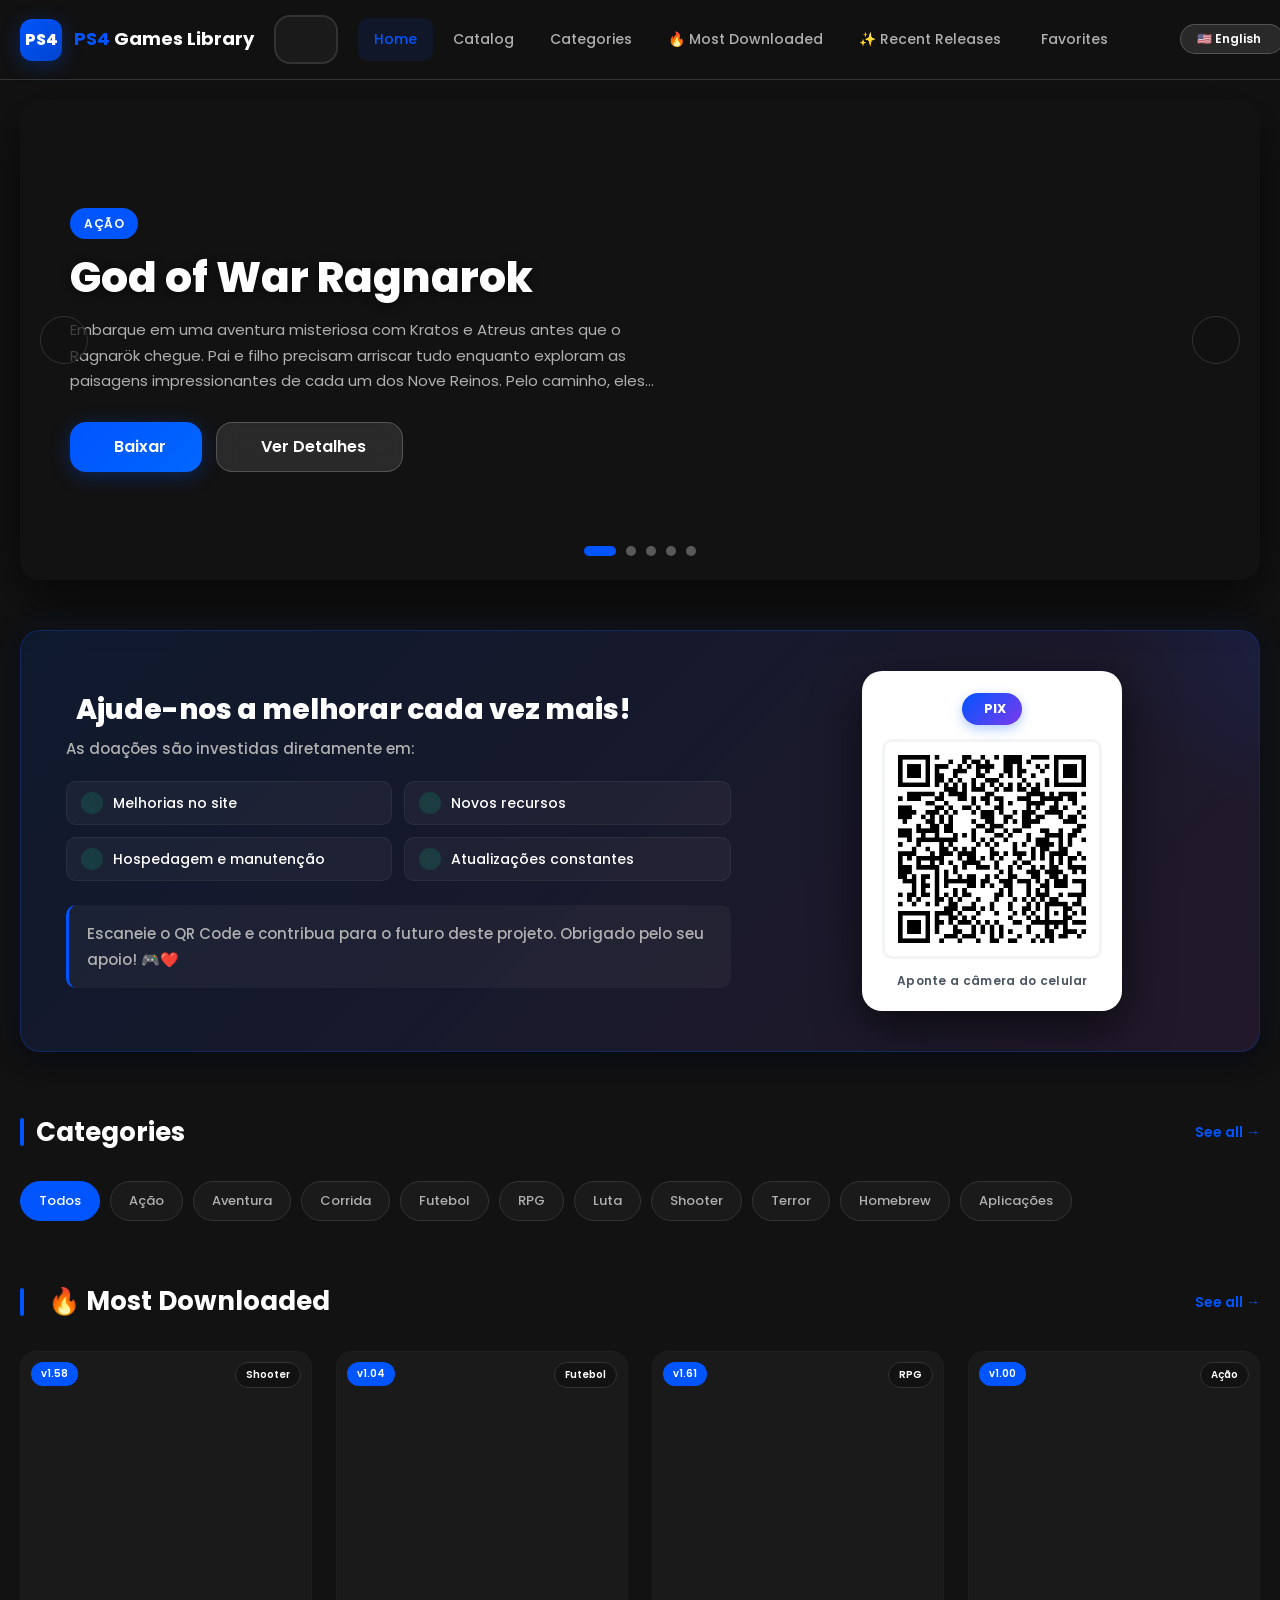
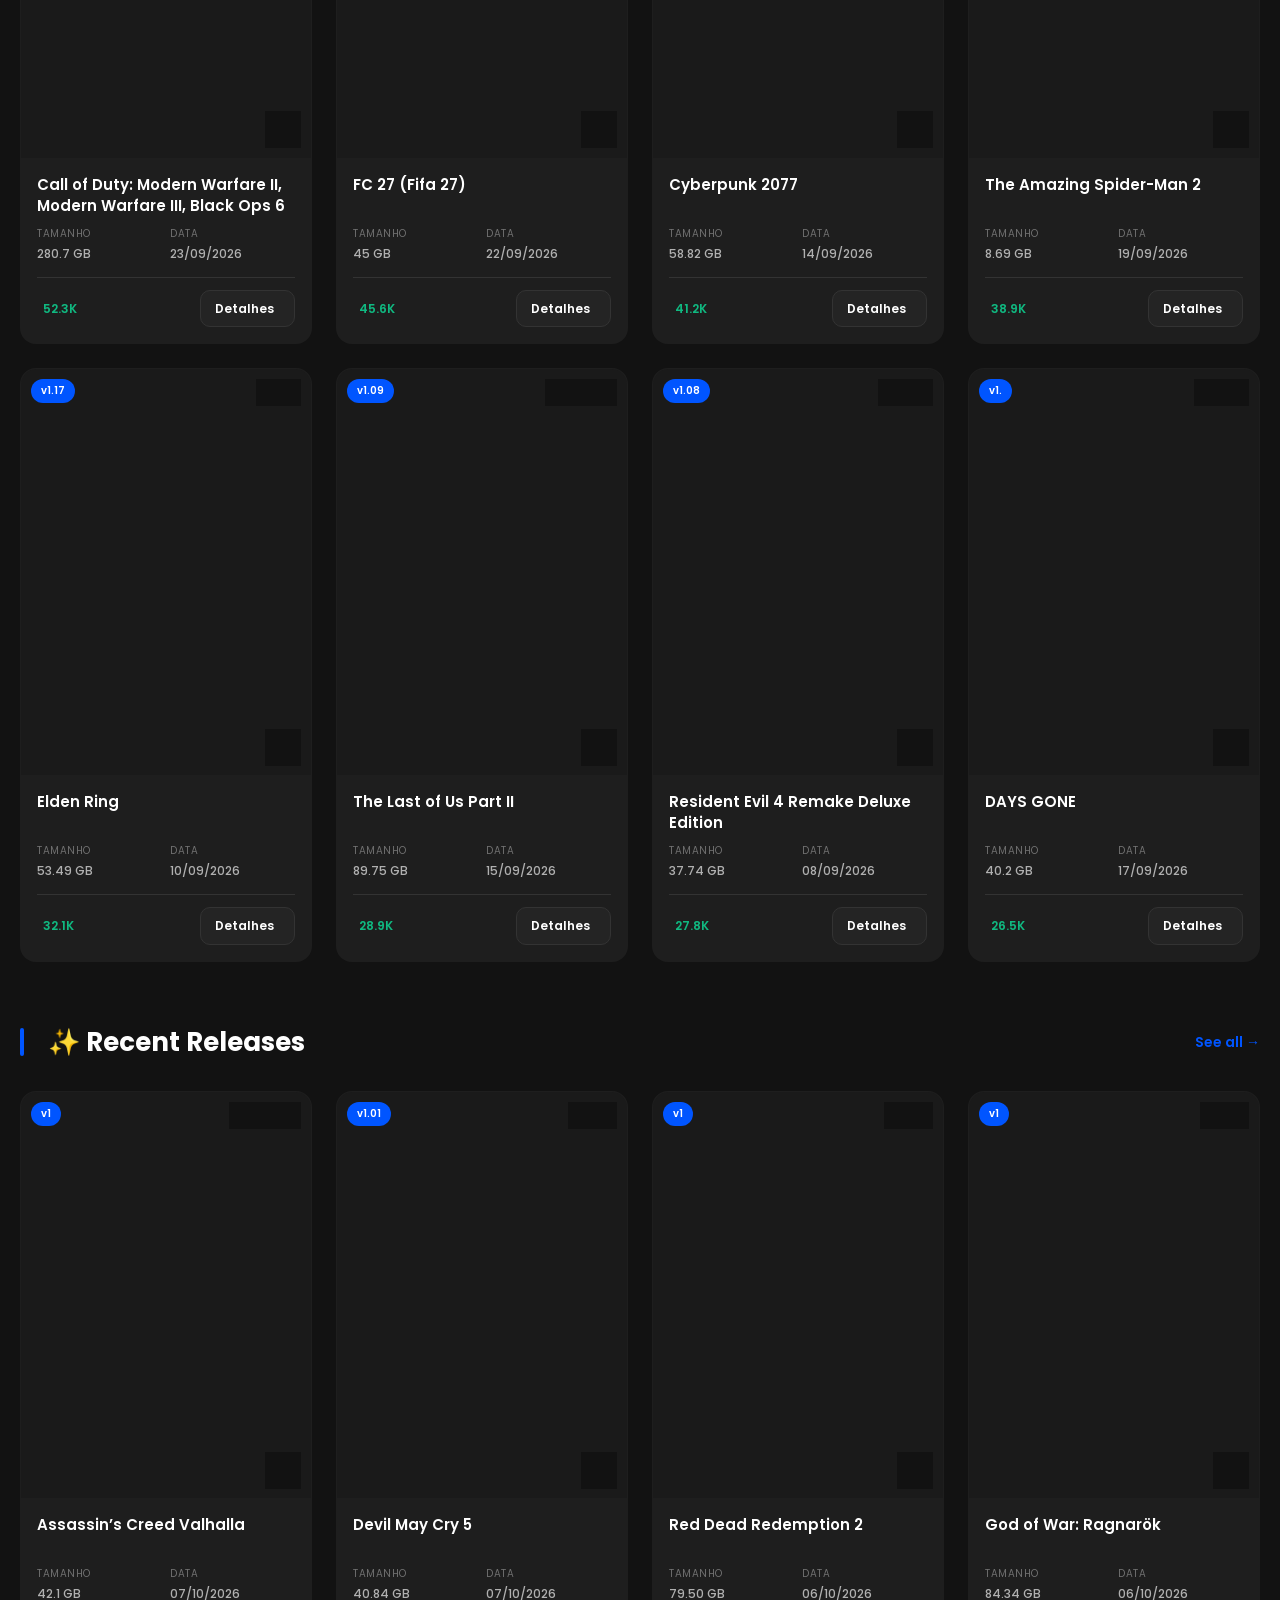
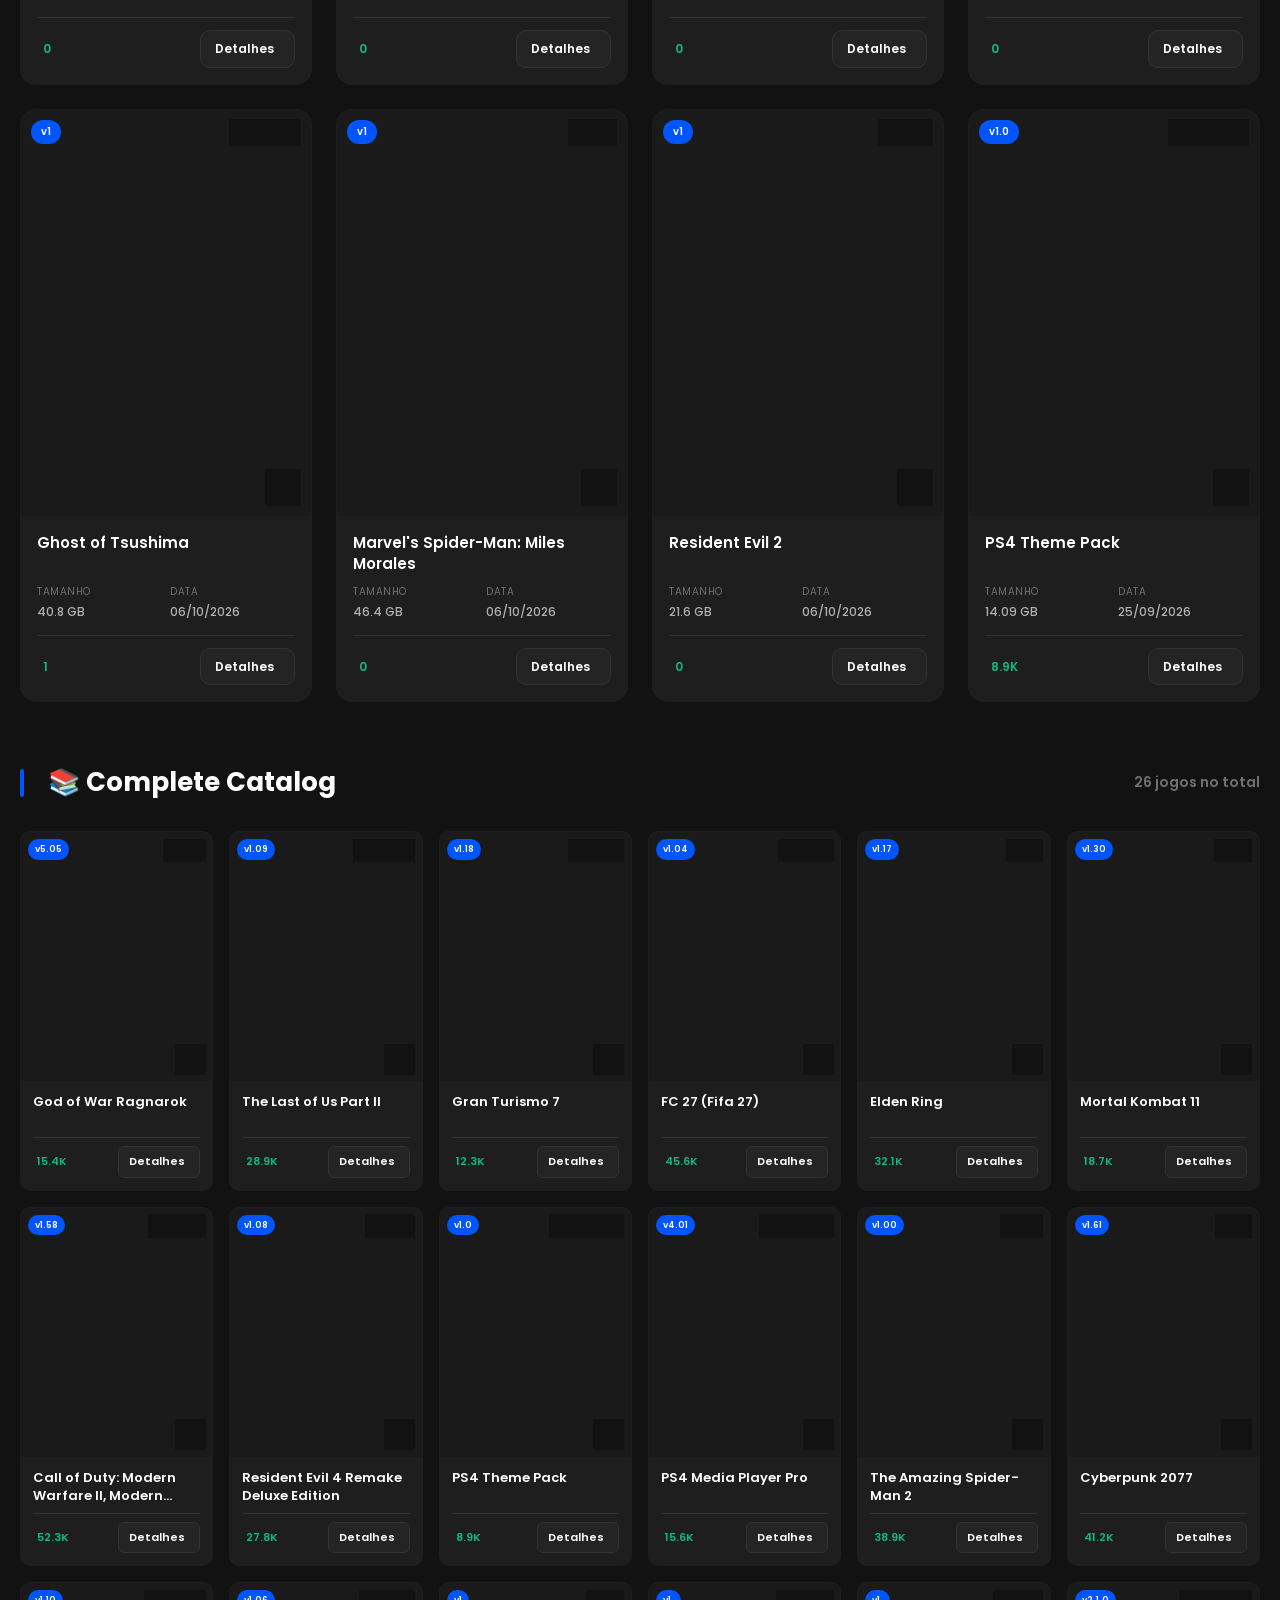
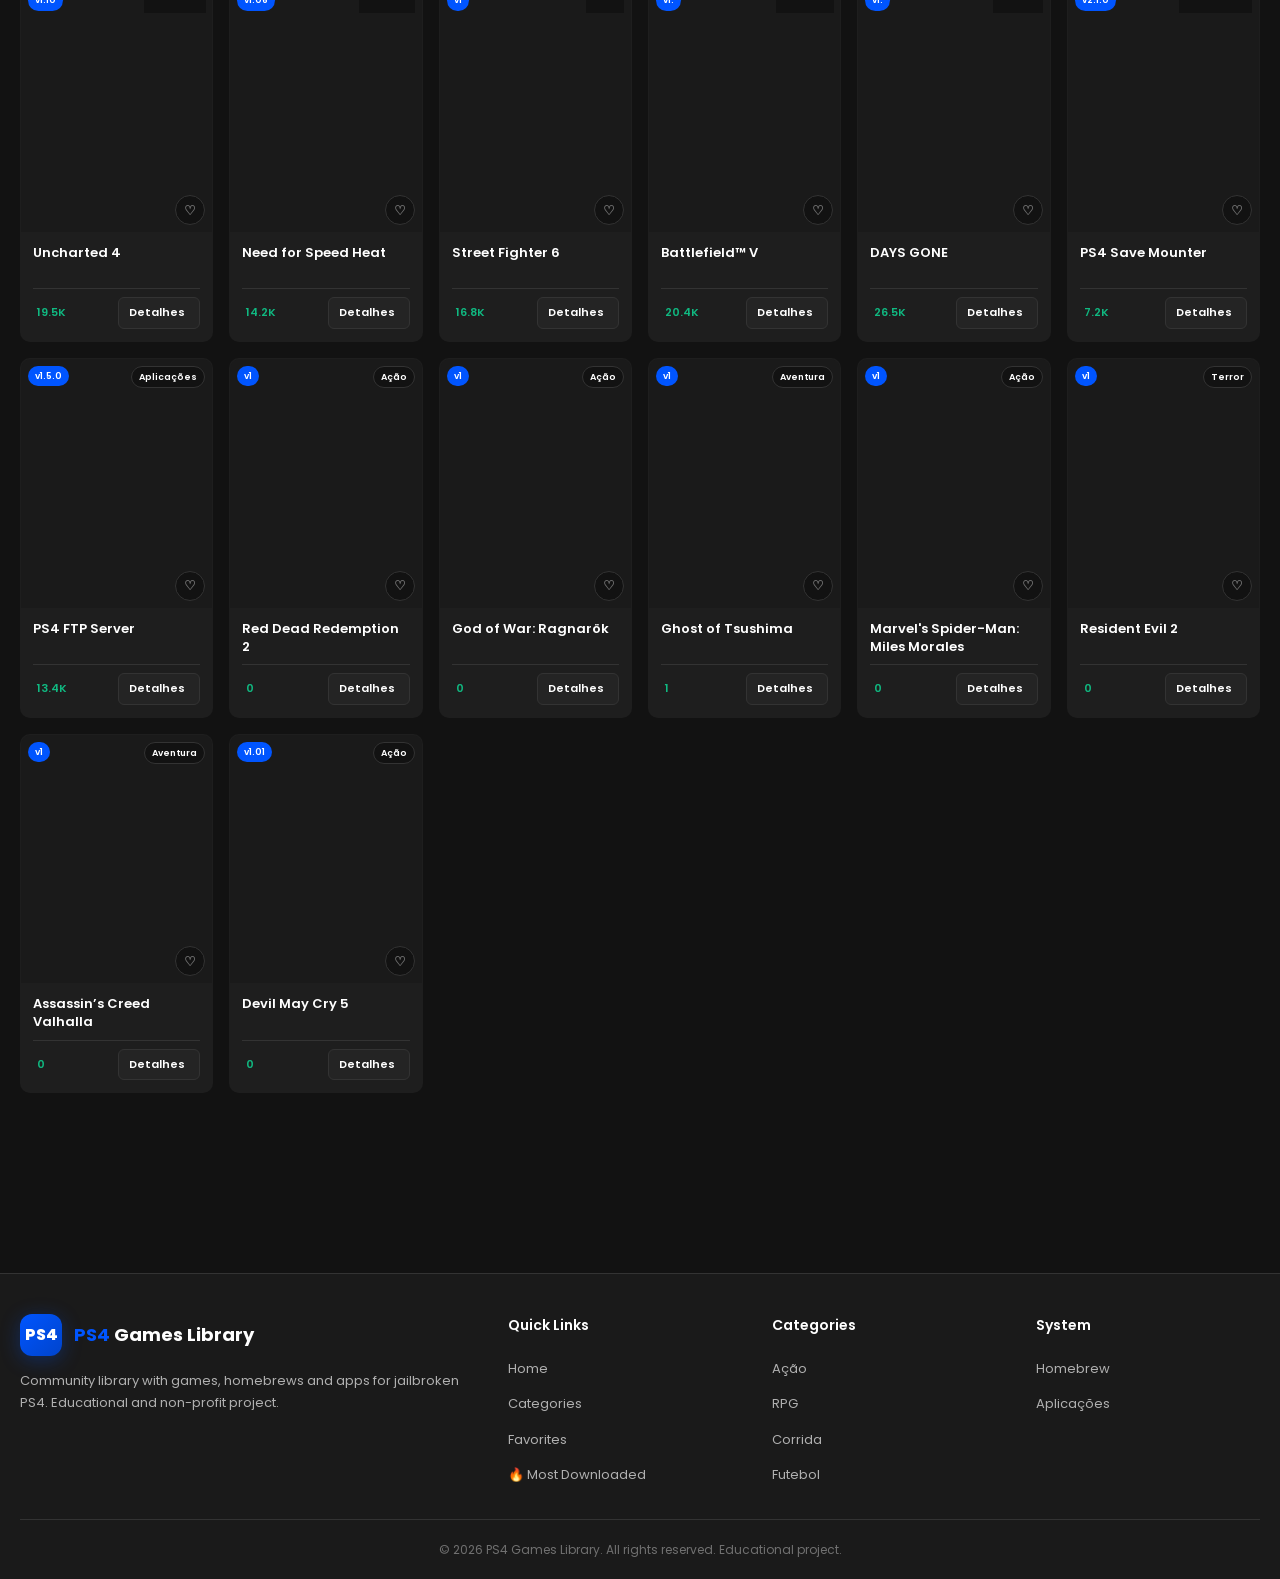
==== index.html @ 7ca70d84 "Add files via upload" ====
<!DOCTYPE html>
<html lang="pt-PT">
<head>
    <meta charset="UTF-8">
    <meta name="viewport" content="width=device-width, initial-scale=1.0, maximum-scale=1.0, user-scalable=no">
    <meta name="description" content="PS4 Games Library - Biblioteca completa de jogos, aplicações, demos e homebrew autorizados para PS4. Download rápido e seguro.">
    <meta name="keywords" content="PS4, jogos PS4, download PS4, homebrew, aplicações PS4, biblioteca de jogos">
    <meta name="author" content="PS4 Games Library">
    <meta property="og:title" content="PS4 Games Library">
    <meta property="og:description" content="Biblioteca completa de jogos e conteúdos para PS4">
    <meta property="og:type" content="website">
    <meta http-equiv="X-UA-Compatible" content="IE=edge">
    <title>PS4 Games Library - Início</title>
    <link rel="stylesheet" href="css/style.css">
</head>
<body>

    <!-- HEADER -->
    <header class="header" id="header">
        <div class="container">
            <div class="header-inner">
                <a href="index.html" class="logo">
                    <div class="logo-icon">PS4</div>
                    <div class="logo-text"><span>PS4</span> Games Library</div>
                </a>

                <div class="header-middle">
                    <div class="search-box">
                        <i class="fas fa-search search-icon"></i>
                        <input type="text" id="searchInput" data-i18n="header.busca.placeholder" placeholder="Pesquisar jogos, categorias..." autocomplete="off">
                    </div>
                    <button class="mobile-menu-btn" id="mobileMenuBtn" aria-label="Menu">
                        <i class="fas fa-bolt"></i>
                    </button>
                </div>

                <nav class="nav-menu" id="navMenu">
                    <a href="index.html" class="nav-link active" data-i18n="nav.inicio">Início</a>
                    <a href="index.html#catalogo" class="nav-link" data-i18n="nav.catalogo">Jogos</a>
                    <a href="categorias.html" class="nav-link" data-i18n="nav.categorias">Categorias</a>
                    <a href="index.html#maisbaixados" class="nav-link" data-i18n="section.maisBaixados.titulo">Mais Baixados</a>
                    <a href="index.html#recentes" class="nav-link" data-i18n="section.recentes.titulo">Recentes</a>
                    <a href="favoritos.html" class="nav-link">
                        <i class="far fa-heart"></i> <span data-i18n="nav.favoritos">Favoritos</span>
                    </a>
                    <a href="admin.html" class="nav-link nav-admin-secret" title="Admin" aria-label="Admin">
                        <i class="fas fa-cog"></i>
                    </a>
                    <div id="lang-selector" style="margin-left:6px;"></div>
                </nav>
            </div>
        </div>
    </header>

    <!-- MAIN -->
    <main class="main">
        <div class="container">

            <!-- BANNER CAROUSEL -->
            <section class="banner-carousel" id="bannerCarousel">
                <!-- Slides carregados via JS -->
            </section>

            <!-- DOAÇÃO / APOIE O PROJETO -->
            <section class="section donation-section" id="doacao">
                <div class="donation-card">
                    <div class="donation-content">
                        <div class="donation-header">
                            <h2 class="donation-title"><i class="fas fa-star"></i> Ajude-nos a melhorar cada vez mais!</h2>
                            <p class="donation-subtitle">As doações são investidas diretamente em:</p>
                        </div>
                        <ul class="donation-list">
                            <li><i class="fas fa-check"></i> Melhorias no site</li>
                            <li><i class="fas fa-check"></i> Novos recursos</li>
                            <li><i class="fas fa-check"></i> Hospedagem e manutenção</li>
                            <li><i class="fas fa-check"></i> Atualizações constantes</li>
                        </ul>
                        <p class="donation-footer-text">
                            Escaneie o QR Code e contribua para o futuro deste projeto. Obrigado pelo seu apoio! 🎮❤️
                        </p>
                    </div>
                    <div class="donation-qr-wrapper">
                        <div class="donation-qr-card">
                            <div class="donation-pix-badge">
                                <i class="fas fa-star"></i> PIX
                            </div>
                            <img src="imagens/qrcode-pix.png" alt="QR Code PIX - Doação" class="donation-qr-img">
                            <p class="donation-qr-caption">Aponte a câmera do celular</p>
                        </div>
                    </div>
                </div>
            </section>

            <!-- CATEGORIAS FILTER -->
            <section class="section">
                <div class="section-header">
                    <h2 class="section-title" data-i18n="footer.categorias.titulo">Categorias</h2>
                    <a href="categorias.html" class="section-link" data-i18n-attr="data-i18n-section-link:header.todasCategorias.tooltip" data-i18n="section.maisBaixados.verTodos">
                        Ver todas <i class="fas fa-arrow-right"></i>
                    </a>
                </div>
                <div class="categories-filter" id="categoriesFilter">
                    <!-- Carregado via JS -->
                </div>
            </section>

            <!-- MAIS BAIXADOS -->
            <section class="section" id="maisbaixados">
                <div class="section-header">
                    <h2 class="section-title"><i class="fas fa-fire"></i> <span data-i18n="section.maisBaixados.titulo">Mais Baixados</span></h2>
                    <a href="categorias.html" class="section-link" data-i18n="section.maisBaixados.verTodos">
                        Ver todos <i class="fas fa-arrow-right"></i>
                    </a>
                </div>
                <div class="games-grid" id="topGamesGrid">
                    <!-- Loader enquanto carrega -->
                    <div class="loader" style="grid-column: 1/-1;"><div class="spinner"></div></div>
                </div>
            </section>

            <!-- RECENTES -->
            <section class="section" id="recentes">
                <div class="section-header">
                    <h2 class="section-title"><i class="fas fa-calendar"></i> <span data-i18n="section.recentes.titulo">Adicionados Recentemente</span></h2>
                    <a href="categorias.html" class="section-link" data-i18n="section.recentes.verTodos">
                        Ver todos <i class="fas fa-arrow-right"></i>
                    </a>
                </div>
                <div class="games-grid" id="recentGamesGrid">
                    <div class="loader" style="grid-column: 1/-1;"><div class="spinner"></div></div>
                </div>
            </section>

            <!-- CATÁLOGO COMPLETO -->
            <section class="section" id="catalogo">
                <div class="section-header">
                    <h2 class="section-title"><i class="fas fa-gamepad"></i> <span data-i18n="section.catalogo.titulo">Catálogo Completo</span></h2>
                    <span id="catalogCount" class="section-link" style="color: var(--text-muted); cursor: default;"></span>
                </div>
                <div class="games-grid" id="allGamesGrid">
                    <div class="loader" style="grid-column: 1/-1;"><div class="spinner"></div></div>
                </div>
            </section>

        </div>
    </main>

    <!-- FOOTER -->
    <footer class="footer">
        <div class="container">
            <div class="footer-content">
                <div class="footer-brand">
                    <a href="index.html" class="logo">
                        <div class="logo-icon">PS4</div>
                        <div class="logo-text"><span>PS4</span> Games Library</div>
                    </a>
                    <p data-i18n="footer.sobre.texto">A sua biblioteca completa de jogos, aplicações, demos e homebrew autorizados para PlayStation 4. Conteúdos atualizados regularmente.</p>
                </div>
                <div>
                    <h4 class="footer-col-title" data-i18n="footer.atalhos.titulo">Navegação</h4>
                    <ul class="footer-links">
                        <li><a href="index.html" data-i18n="nav.inicio">Início</a></li>
                        <li><a href="categorias.html" data-i18n="nav.categorias">Categorias</a></li>
                        <li><a href="favoritos.html" data-i18n="nav.favoritos">Favoritos</a></li>
                        <li><a href="index.html#maisbaixados" data-i18n="section.maisBaixados.titulo">Mais Baixados</a></li>
                    </ul>
                </div>
                <div>
                    <h4 class="footer-col-title" data-i18n="footer.categorias.titulo">Categorias</h4>
                    <ul class="footer-links">
                        <li><a href="categorias.html?cat=Ação">Ação</a></li>
                        <li><a href="categorias.html?cat=RPG">RPG</a></li>
                        <li><a href="categorias.html?cat=Corrida">Corrida</a></li>
                        <li><a href="categorias.html?cat=Futebol">Futebol</a></li>
                    </ul>
                </div>
                <div>
                    <h4 class="footer-col-title" data-i18n="footer.sistema.titulo">Sistema</h4>
                    <ul class="footer-links">
                        <li><a href="categorias.html?cat=Homebrew">Homebrew</a></li>
                        <li><a href="categorias.html?cat=Aplicações">Aplicações</a></li>
                    </ul>
                </div>
            </div>
            <div class="footer-bottom">
                <p data-i18n="footer.direitos">&copy; 2026 PS4 Games Library. Todos os direitos reservados. Projeto educacional.</p>
            </div>
        </div>
    </footer>

    <!-- MODAL SCREENSHOT -->
    <div class="modal-overlay" id="screenshotModal">
        <div class="modal-content">
            <button class="modal-close" onclick="closeModal('screenshotModal')"><i class="fas fa-close"></i></button>
            <div class="modal-body" id="modalScreenshotBody">
                <img src="" alt="Screenshot">
            </div>
        </div>
    </div>

    <!-- TOAST CONTAINER -->
    <div class="toast-container" id="toastContainer"></div>

    <!-- SCRIPTS -->
    <script src="js/i18n.js"></script>
    <script src="js/favoritos.js"></script>
    <script src="js/pesquisa.js"></script>
    <script src="js/app.js"></script>
    <script>
        // Inicialização da página principal
        document.addEventListener('DOMContentLoaded', function() {
            applyI18n();
            renderLangDropdown('lang-selector');
            initApp();
            initSearch();
            initFavorites();
        });
    </script>
</body>
</html>
---- css/style.css ----
/* =========================================================
   PS4 Games Library - Estilos Principais
   Design moderno, escuro, compatível com PS4 Browser
   ========================================================= */

@import url('https://fonts.googleapis.com/css2?family=Poppins:wght@300;400;500;600;700;800&display=swap');

/* Reset Básico */
* {
    margin: 0;
    padding: 0;
    box-sizing: border-box;
}

html {
    scroll-behavior: smooth;
    -webkit-text-size-adjust: 100%;
}

:root {
    --bg-primary: #121212;
    --bg-secondary: #1a1a1a;
    --bg-tertiary: #242424;
    --bg-card: #1e1e1e;
    --accent-primary: #0055FF;
    --accent-hover: #0066FF;
    --accent-light: #3377FF;
    --text-primary: #FFFFFF;
    --text-secondary: #B0B0B0;
    --text-muted: #707070;
    --border-color: #333333;
    --success: #10B981;
    --danger: #EF4444;
    --warning: #F59E0B;
    --shadow-sm: 0 2px 4px rgba(0, 0, 0, 0.3);
    --shadow-md: 0 4px 12px rgba(0, 0, 0, 0.4);
    --shadow-lg: 0 8px 24px rgba(0, 0, 0, 0.5);
    --shadow-xl: 0 16px 48px rgba(0, 0, 0, 0.6);
    --shadow-accent: 0 4px 20px rgba(0, 85, 255, 0.3);
    --radius-sm: 6px;
    --radius-md: 10px;
    --radius-lg: 16px;
    --radius-xl: 20px;
    --transition-fast: 0.2s ease;
    --transition-normal: 0.3s ease;
    --transition-slow: 0.5s ease;
}

body {
    font-family: 'Poppins', -apple-system, BlinkMacSystemFont, 'Segoe UI', Roboto, sans-serif;
    background-color: var(--bg-primary);
    color: var(--text-primary);
    line-height: 1.6;
    min-height: 100vh;
    overflow-x: hidden;
}

/* Scrollbar */
::-webkit-scrollbar {
    width: 10px;
    height: 10px;
}

::-webkit-scrollbar-track {
    background: var(--bg-secondary);
}

::-webkit-scrollbar-thumb {
    background: var(--accent-primary);
    border-radius: 5px;
}

::-webkit-scrollbar-thumb:hover {
    background: var(--accent-hover);
}

/* Container Principal */
.container {
    max-width: 1400px;
    margin: 0 auto;
    padding: 0 20px;
    width: 100%;
}

/* =========================================================
   HEADER
   ========================================================= */
.header {
    position: fixed;
    top: 0;
    left: 0;
    right: 0;
    z-index: 1000;
    background: rgba(18, 18, 18, 0.95);
    backdrop-filter: blur(20px);
    -webkit-backdrop-filter: blur(20px);
    border-bottom: 1px solid var(--border-color);
    transition: var(--transition-normal);
}

.header.scrolled {
    box-shadow: var(--shadow-lg);
}

.header-inner {
    display: flex;
    align-items: center;
    justify-content: space-between;
    padding: 15px 0;
    gap: 20px;
}

.logo {
    display: flex;
    align-items: center;
    gap: 12px;
    text-decoration: none;
    flex-shrink: 0;
}

.logo-icon {
    width: 42px;
    height: 42px;
    background: linear-gradient(135deg, var(--accent-primary) 0%, #0044CC 100%);
    border-radius: 12px;
    display: flex;
    align-items: center;
    justify-content: center;
    font-weight: 800;
    font-size: 16px;
    color: white;
    box-shadow: var(--shadow-accent);
}

.logo-text {
    font-size: 18px;
    font-weight: 700;
    color: var(--text-primary);
    white-space: nowrap;
}

.logo-text span {
    color: var(--accent-primary);
}

.header-middle {
    flex: 1;
    max-width: 500px;
    display: flex;
    align-items: center;
    gap: 12px;
}

.search-box {
    flex: 1;
    position: relative;
}

.search-box input {
    width: 100%;
    padding: 12px 16px 12px 44px;
    background: var(--bg-secondary);
    border: 2px solid var(--border-color);
    border-radius: var(--radius-lg);
    color: var(--text-primary);
    font-size: 14px;
    font-family: inherit;
    transition: var(--transition-normal);
    outline: none;
}

.search-box input:focus {
    border-color: var(--accent-primary);
    box-shadow: 0 0 0 3px rgba(0, 85, 255, 0.2);
    background: var(--bg-tertiary);
}

.search-box input::placeholder {
    color: var(--text-muted);
}

.search-icon {
    position: absolute;
    left: 14px;
    top: 50%;
    transform: translateY(-50%);
    color: var(--text-muted);
    pointer-events: none;
    font-size: 16px;
}

.nav-menu {
    display: flex;
    align-items: center;
    gap: 4px;
}

.nav-link {
    padding: 10px 16px;
    text-decoration: none;
    color: var(--text-secondary);
    font-size: 14px;
    font-weight: 500;
    border-radius: var(--radius-md);
    transition: var(--transition-fast);
    white-space: nowrap;
}

.nav-link:hover,
.nav-link.active {
    color: var(--text-primary);
    background: rgba(0, 85, 255, 0.1);
}

.nav-link.active {
    color: var(--accent-primary);
}

.nav-admin-secret {
    padding: 8px;
    margin-left: 6px;
    width: 36px;
    height: 36px;
    display: inline-flex !important;
    align-items: center;
    justify-content: center;
    opacity: 0.18;
    color: var(--text-muted) !important;
    font-size: 12px;
    background: transparent !important;
    border-radius: 50%;
    transition: all 0.3s ease;
}

.nav-admin-secret i {
    font-size: 13px;
}

.nav-admin-secret:hover {
    opacity: 0.9;
    color: var(--accent-primary) !important;
    background: rgba(0, 85, 255, 0.12) !important;
    transform: rotate(45deg);
}

.mobile-menu-btn {
    display: none;
    background: var(--bg-secondary);
    border: 1px solid var(--border-color);
    color: var(--text-primary);
    width: 44px;
    height: 44px;
    border-radius: var(--radius-md);
    cursor: pointer;
    align-items: center;
    justify-content: center;
    font-size: 20px;
    transition: var(--transition-fast);
}

.mobile-menu-btn:hover {
    background: var(--bg-tertiary);
    border-color: var(--accent-primary);
}

/* =========================================================
   MAIN CONTEÚDO
   ========================================================= */
.main {
    padding-top: 100px;
    padding-bottom: 60px;
    min-height: 100vh;
}

/* =========================================================
   BANNER / CAROUSEL
   ========================================================= */
.banner-carousel {
    position: relative;
    width: 100%;
    border-radius: var(--radius-xl);
    overflow: hidden;
    margin-bottom: 50px;
    box-shadow: var(--shadow-xl);
}

.banner-slide {
    position: relative;
    width: 100%;
    height: 480px;
    display: none;
    animation: fadeIn 0.8s ease;
}

.banner-slide.active {
    display: block;
}

@keyframes fadeIn {
    from { opacity: 0; }
    to { opacity: 1; }
}

.banner-image {
    position: absolute;
    top: 0;
    left: 0;
    width: 100%;
    height: 100%;
    object-fit: cover;
}

.banner-overlay {
    position: absolute;
    top: 0;
    left: 0;
    width: 100%;
    height: 100%;
    background: linear-gradient(
        to right,
        rgba(18, 18, 18, 0.95) 0%,
        rgba(18, 18, 18, 0.7) 40%,
        rgba(18, 18, 18, 0.2) 70%,
        transparent 100%
    );
}

.banner-content {
    position: relative;
    z-index: 2;
    height: 100%;
    display: flex;
    flex-direction: column;
    justify-content: center;
    padding: 40px 50px;
    max-width: 700px;
}

.banner-category {
    display: inline-block;
    padding: 6px 14px;
    background: var(--accent-primary);
    color: white;
    font-size: 12px;
    font-weight: 600;
    border-radius: 20px;
    margin-bottom: 16px;
    text-transform: uppercase;
    letter-spacing: 0.5px;
    width: fit-content;
}

.banner-title {
    font-size: 42px;
    font-weight: 800;
    line-height: 1.1;
    margin-bottom: 16px;
    color: var(--text-primary);
    text-shadow: 0 2px 10px rgba(0, 0, 0, 0.5);
}

.banner-desc {
    font-size: 15px;
    color: var(--text-secondary);
    margin-bottom: 28px;
    line-height: 1.7;
    display: -webkit-box;
    -webkit-line-clamp: 3;
    -webkit-box-orient: vertical;
    overflow: hidden;
}

.banner-buttons {
    display: flex;
    gap: 14px;
    flex-wrap: wrap;
}

.btn {
    display: inline-flex;
    align-items: center;
    justify-content: center;
    gap: 8px;
    padding: 13px 28px;
    font-size: 14px;
    font-weight: 600;
    font-family: inherit;
    border: none;
    border-radius: var(--radius-lg);
    cursor: pointer;
    text-decoration: none;
    transition: var(--transition-normal);
    white-space: nowrap;
    line-height: 1;
}

.btn-primary {
    background: linear-gradient(135deg, var(--accent-primary) 0%, var(--accent-hover) 100%);
    color: white;
    box-shadow: var(--shadow-accent);
}

.btn-primary:hover {
    transform: translateY(-2px);
    box-shadow: 0 8px 30px rgba(0, 85, 255, 0.45);
}

.btn-secondary {
    background: rgba(255, 255, 255, 0.1);
    color: var(--text-primary);
    border: 1px solid rgba(255, 255, 255, 0.2);
    backdrop-filter: blur(10px);
}

.btn-secondary:hover {
    background: rgba(255, 255, 255, 0.2);
    border-color: rgba(255, 255, 255, 0.4);
}

.btn-outline {
    background: transparent;
    color: var(--accent-primary);
    border: 2px solid var(--accent-primary);
}

.btn-outline:hover {
    background: var(--accent-primary);
    color: white;
}

.btn-danger {
    background: var(--danger);
    color: white;
}

.btn-danger:hover {
    background: #DC2626;
    transform: translateY(-2px);
}

.btn-success {
    background: var(--success);
    color: white;
}

.btn-success:hover {
    background: #059669;
}

.btn-lg {
    padding: 16px 36px;
    font-size: 16px;
}

.btn-sm {
    padding: 8px 16px;
    font-size: 12px;
}

/* Carousel Indicators */
.carousel-indicators {
    position: absolute;
    bottom: 24px;
    left: 50%;
    transform: translateX(-50%);
    display: flex;
    gap: 10px;
    z-index: 5;
}

.indicator {
    width: 10px;
    height: 10px;
    border-radius: 50%;
    background: rgba(255, 255, 255, 0.3);
    border: none;
    cursor: pointer;
    transition: var(--transition-normal);
}

.indicator.active {
    background: var(--accent-primary);
    width: 32px;
    border-radius: 10px;
}

/* Carousel Arrows */
.carousel-arrow {
    position: absolute;
    top: 50%;
    transform: translateY(-50%);
    width: 48px;
    height: 48px;
    border-radius: 50%;
    background: rgba(18, 18, 18, 0.7);
    border: 1px solid var(--border-color);
    color: white;
    cursor: pointer;
    z-index: 5;
    display: flex;
    align-items: center;
    justify-content: center;
    font-size: 18px;
    transition: var(--transition-normal);
}

.carousel-arrow:hover {
    background: var(--accent-primary);
    border-color: var(--accent-primary);
}

.carousel-arrow.prev {
    left: 20px;
}

.carousel-arrow.next {
    right: 20px;
}

/* =========================================================
   SEÇÕES
   ========================================================= */
.section {
    margin-bottom: 60px;
}

.section-header {
    display: flex;
    align-items: center;
    justify-content: space-between;
    margin-bottom: 28px;
    flex-wrap: wrap;
    gap: 16px;
}

.section-title {
    font-size: 26px;
    font-weight: 700;
    color: var(--text-primary);
    display: flex;
    align-items: center;
    gap: 12px;
}

.section-title::before {
    content: '';
    width: 4px;
    height: 28px;
    background: var(--accent-primary);
    border-radius: 2px;
}

.section-link {
    color: var(--accent-primary);
    text-decoration: none;
    font-size: 14px;
    font-weight: 600;
    display: flex;
    align-items: center;
    gap: 6px;
    transition: var(--transition-fast);
}

.section-link:hover {
    color: var(--accent-hover);
    gap: 10px;
}

/* =========================================================
   CATEGORIAS (Filtros)
   ========================================================= */
.categories-filter {
    display: flex;
    flex-wrap: wrap;
    gap: 10px;
    margin-bottom: 32px;
}

.category-chip {
    padding: 9px 18px;
    background: var(--bg-secondary);
    border: 1px solid var(--border-color);
    color: var(--text-secondary);
    font-size: 13px;
    font-weight: 500;
    font-family: inherit;
    border-radius: 30px;
    cursor: pointer;
    transition: var(--transition-fast);
    white-space: nowrap;
}

.category-chip:hover {
    border-color: var(--accent-primary);
    color: var(--text-primary);
}

.category-chip.active {
    background: var(--accent-primary);
    border-color: var(--accent-primary);
    color: white;
}

/* =========================================================
   GRID DE JOGOS / CARTÕES
   ========================================================= */
.games-grid {
    display: grid;
    grid-template-columns: repeat(auto-fill, minmax(240px, 1fr));
    gap: 24px;
}

.game-card {
    background: var(--bg-card);
    border-radius: var(--radius-lg);
    overflow: hidden;
    border: 1px solid transparent;
    transition: var(--transition-normal);
    cursor: pointer;
    position: relative;
    display: flex;
    flex-direction: column;
}

.game-card:hover {
    transform: translateY(-6px);
    border-color: var(--accent-primary);
    box-shadow: 0 12px 32px rgba(0, 85, 255, 0.25), var(--shadow-lg);
}

.game-card-image {
    position: relative;
    width: 100%;
    padding-top: 140%;
    overflow: hidden;
    background: var(--bg-secondary);
}

.game-card-image img {
    position: absolute;
    top: 0;
    left: 0;
    width: 100%;
    height: 100%;
    object-fit: cover;
    transition: var(--transition-slow);
}

.game-card:hover .game-card-image img {
    transform: scale(1.08);
}

.game-card-badge {
    position: absolute;
    top: 10px;
    left: 10px;
    padding: 4px 10px;
    background: var(--accent-primary);
    color: white;
    font-size: 10px;
    font-weight: 600;
    border-radius: 20px;
    z-index: 2;
}

.game-card-category {
    position: absolute;
    top: 10px;
    right: 10px;
    padding: 4px 10px;
    background: rgba(18, 18, 18, 0.85);
    backdrop-filter: blur(8px);
    color: var(--text-primary);
    font-size: 10px;
    font-weight: 600;
    border-radius: 20px;
    z-index: 2;
    border: 1px solid var(--border-color);
}

.favorite-btn {
    position: absolute;
    bottom: 10px;
    right: 10px;
    width: 36px;
    height: 36px;
    border-radius: 50%;
    background: rgba(18, 18, 18, 0.85);
    backdrop-filter: blur(8px);
    border: 1px solid var(--border-color);
    color: var(--text-muted);
    cursor: pointer;
    z-index: 3;
    display: flex;
    align-items: center;
    justify-content: center;
    font-size: 16px;
    transition: var(--transition-fast);
}

.favorite-btn:hover {
    color: var(--danger);
    border-color: var(--danger);
    transform: scale(1.1);
}

.favorite-btn.active {
    color: var(--danger);
    border-color: var(--danger);
    background: rgba(239, 68, 68, 0.15);
}

.favorite-btn.active i {
    color: var(--danger);
}

.game-card-body {
    padding: 16px;
    display: flex;
    flex-direction: column;
    flex: 1;
}

.game-card-title {
    font-size: 15px;
    font-weight: 600;
    color: var(--text-primary);
    margin-bottom: 10px;
    line-height: 1.4;
    display: -webkit-box;
    -webkit-line-clamp: 2;
    -webkit-box-orient: vertical;
    overflow: hidden;
    min-height: 42px;
}

.game-card-meta {
    display: grid;
    grid-template-columns: 1fr 1fr;
    gap: 8px;
    margin-bottom: 14px;
}

.meta-item {
    display: flex;
    flex-direction: column;
    gap: 2px;
}

.meta-label {
    font-size: 10px;
    color: var(--text-muted);
    text-transform: uppercase;
    letter-spacing: 0.5px;
}

.meta-value {
    font-size: 12px;
    color: var(--text-secondary);
    font-weight: 500;
}

.game-card-footer {
    margin-top: auto;
    display: flex;
    justify-content: space-between;
    align-items: center;
    padding-top: 12px;
    border-top: 1px solid var(--border-color);
}

.game-card-downloads {
    display: flex;
    align-items: center;
    gap: 6px;
    font-size: 12px;
    color: var(--success);
    font-weight: 600;
}

.game-card-btn {
    padding: 8px 14px;
    background: var(--bg-tertiary);
    border: 1px solid var(--border-color);
    color: var(--text-primary);
    font-size: 12px;
    font-weight: 600;
    font-family: inherit;
    border-radius: var(--radius-md);
    cursor: pointer;
    text-decoration: none;
    display: inline-flex;
    align-items: center;
    gap: 6px;
    transition: var(--transition-fast);
}

.game-card-btn:hover {
    background: var(--accent-primary);
    border-color: var(--accent-primary);
}

/* =========================================================
   CATÁLOGO COMPLETO - CARTÕES COMPACTOS
   (Menor carga visual e mais jogos por linha)
   ========================================================= */
#allGamesGrid.games-grid {
    grid-template-columns: repeat(auto-fill, minmax(170px, 1fr));
    gap: 16px;
}

.game-card.game-card-compact {
    border-radius: var(--radius-md);
}

.game-card.game-card-compact:hover {
    transform: translateY(-4px);
    box-shadow: 0 8px 20px rgba(0, 85, 255, 0.2), var(--shadow-md);
}

.game-card.game-card-compact .game-card-image {
    padding-top: 130%;
}

.game-card.game-card-compact .game-card-badge,
.game-card.game-card-compact .game-card-category {
    font-size: 9px;
    padding: 3px 7px;
    top: 7px;
}

.game-card.game-card-compact .game-card-badge {
    left: 7px;
}

.game-card.game-card-compact .game-card-category {
    right: 7px;
}

.game-card.game-card-compact .favorite-btn {
    width: 30px;
    height: 30px;
    font-size: 13px;
    bottom: 7px;
    right: 7px;
}

.game-card.game-card-compact .game-card-body {
    padding: 12px;
}

.game-card.game-card-compact .game-card-title {
    font-size: 13px;
    margin-bottom: 8px;
    min-height: 36px;
    -webkit-line-clamp: 2;
}

.game-card.game-card-compact .game-card-meta {
    display: none;
}

.game-card.game-card-compact .game-card-footer {
    padding-top: 8px;
    border-top: 1px solid var(--border-color);
}

.game-card.game-card-compact .game-card-downloads {
    font-size: 11px;
    gap: 4px;
}

.game-card.game-card-compact .game-card-btn {
    padding: 6px 10px;
    font-size: 11px;
    border-radius: var(--radius-sm);
    gap: 4px;
}

@media (max-width: 768px) {
    #allGamesGrid.games-grid {
        grid-template-columns: repeat(auto-fill, minmax(140px, 1fr));
        gap: 12px;
    }

    .game-card.game-card-compact .game-card-body {
        padding: 10px;
    }

    .game-card.game-card-compact .game-card-title {
        font-size: 12px;
        min-height: 32px;
    }

    .game-card.game-card-compact .game-card-btn {
        padding: 5px 8px;
        font-size: 10px;
    }

    .game-card.game-card-compact .game-card-btn i {
        display: none;
    }
}

/* Estado vazio / sem resultados */
.empty-state {
    padding: 60px 20px;
    text-align: center;
}

.empty-state-icon {
    font-size: 64px;
    color: var(--text-muted);
    margin-bottom: 20px;
    opacity: 0.5;
}

.empty-state-title {
    font-size: 22px;
    color: var(--text-primary);
    margin-bottom: 10px;
}

.empty-state-desc {
    font-size: 14px;
    color: var(--text-secondary);
    max-width: 400px;
    margin: 0 auto;
}

/* Loader */
.loader {
    display: flex;
    justify-content: center;
    align-items: center;
    padding: 60px 20px;
}

.spinner {
    width: 50px;
    height: 50px;
    border: 3px solid var(--bg-tertiary);
    border-top-color: var(--accent-primary);
    border-radius: 50%;
    animation: spin 0.8s linear infinite;
}

@keyframes spin {
    to { transform: rotate(360deg); }
}

/* =========================================================
   PÁGINA DE DETALHES
   ========================================================= */
.details-hero {
    position: relative;
    padding: 60px 0;
    margin-bottom: 50px;
    border-radius: var(--radius-xl);
    overflow: hidden;
}

.details-hero-bg {
    position: absolute;
    top: 0;
    left: 0;
    width: 100%;
    height: 100%;
    background-size: cover;
    background-position: center;
    filter: blur(40px) brightness(0.4);
    transform: scale(1.2);
}

.details-hero-content {
    position: relative;
    z-index: 2;
    display: grid;
    grid-template-columns: 300px 1fr;
    gap: 40px;
    align-items: start;
}

.details-cover {
    border-radius: var(--radius-lg);
    overflow: hidden;
    box-shadow: var(--shadow-xl);
    aspect-ratio: 3/4;
}

.details-cover img {
    width: 100%;
    height: 100%;
    object-fit: cover;
}

.details-info {
    display: flex;
    flex-direction: column;
    gap: 18px;
}

.details-category-tag {
    display: inline-flex;
    align-items: center;
    gap: 6px;
    padding: 6px 14px;
    background: var(--accent-primary);
    color: white;
    font-size: 12px;
    font-weight: 600;
    border-radius: 20px;
    width: fit-content;
}

.details-title {
    font-size: 36px;
    font-weight: 800;
    line-height: 1.2;
    color: var(--text-primary);
}

.details-sinopse {
    font-size: 15px;
    color: var(--text-secondary);
    line-height: 1.8;
}

.details-stats {
    display: grid;
    grid-template-columns: repeat(auto-fit, minmax(140px, 1fr));
    gap: 16px;
    background: rgba(255, 255, 255, 0.05);
    padding: 20px;
    border-radius: var(--radius-lg);
    border: 1px solid var(--border-color);
}

.stat-box {
    display: flex;
    flex-direction: column;
    gap: 4px;
}

.stat-value {
    font-size: 18px;
    font-weight: 700;
    color: var(--text-primary);
}

.stat-label {
    font-size: 11px;
    color: var(--text-muted);
    text-transform: uppercase;
    letter-spacing: 0.5px;
}

.details-actions {
    display: flex;
    gap: 14px;
    flex-wrap: wrap;
    margin-top: 10px;
}

/* Secções de detalhes */
.details-section {
    margin-bottom: 50px;
}

.details-section-title {
    font-size: 22px;
    font-weight: 700;
    margin-bottom: 24px;
    color: var(--text-primary);
    display: flex;
    align-items: center;
    gap: 10px;
}

.details-section-title::before {
    content: '';
    width: 3px;
    height: 22px;
    background: var(--accent-primary);
    border-radius: 2px;
}

.requirements-grid {
    display: grid;
    grid-template-columns: repeat(auto-fit, minmax(250px, 1fr));
    gap: 16px;
}

.requirement-card {
    background: var(--bg-card);
    padding: 20px;
    border-radius: var(--radius-md);
    border: 1px solid var(--border-color);
    display: flex;
    align-items: center;
    gap: 14px;
}

.requirement-icon {
    width: 48px;
    height: 48px;
    border-radius: 12px;
    background: rgba(0, 85, 255, 0.15);
    color: var(--accent-primary);
    display: flex;
    align-items: center;
    justify-content: center;
    font-size: 20px;
    flex-shrink: 0;
}

.requirement-text {
    display: flex;
    flex-direction: column;
}

.requirement-label {
    font-size: 11px;
    color: var(--text-muted);
    text-transform: uppercase;
    letter-spacing: 0.5px;
}

.requirement-value {
    font-size: 15px;
    font-weight: 600;
    color: var(--text-primary);
}

/* Screenshots */
.screenshots-grid {
    display: grid;
    grid-template-columns: repeat(auto-fit, minmax(280px, 1fr));
    gap: 16px;
}

.screenshot-item {
    border-radius: var(--radius-md);
    overflow: hidden;
    cursor: pointer;
    aspect-ratio: 16/9;
    transition: var(--transition-normal);
    border: 2px solid transparent;
}

.screenshot-item:hover {
    transform: scale(1.02);
    border-color: var(--accent-primary);
}

.screenshot-item img {
    width: 100%;
    height: 100%;
    object-fit: cover;
}

/* Vídeo Trailer */
.trailer-wrapper {
    position: relative;
    width: 100%;
    padding-top: 56.25%;
    border-radius: var(--radius-lg);
    overflow: hidden;
    border: 1px solid var(--border-color);
    box-shadow: var(--shadow-lg);
}

.trailer-wrapper iframe {
    position: absolute;
    top: 0;
    left: 0;
    width: 100%;
    height: 100%;
    border: none;
}

/* =========================================================
   PÁGINA DE CATEGORIAS
   ========================================================= */
.page-header {
    padding: 40px 0;
    margin-bottom: 40px;
    text-align: center;
    background: linear-gradient(180deg, var(--bg-secondary) 0%, var(--bg-primary) 100%);
    border-radius: var(--radius-xl);
    margin-top: 20px;
}

.page-title {
    font-size: 36px;
    font-weight: 800;
    margin-bottom: 10px;
    color: var(--text-primary);
}

.page-subtitle {
    font-size: 15px;
    color: var(--text-secondary);
    max-width: 600px;
    margin: 0 auto;
}

.categories-full-grid {
    display: grid;
    grid-template-columns: repeat(auto-fill, minmax(200px, 1fr));
    gap: 16px;
    margin-bottom: 50px;
}

.category-card {
    background: var(--bg-card);
    border: 1px solid var(--border-color);
    border-radius: var(--radius-lg);
    padding: 24px;
    text-align: center;
    cursor: pointer;
    transition: var(--transition-normal);
    text-decoration: none;
    color: inherit;
}

.category-card:hover {
    background: rgba(0, 85, 255, 0.1);
    border-color: var(--accent-primary);
    transform: translateY(-4px);
}

.category-card.active {
    background: var(--accent-primary);
    border-color: var(--accent-primary);
}

.category-card-icon {
    width: 56px;
    height: 56px;
    border-radius: 16px;
    background: rgba(0, 85, 255, 0.15);
    color: var(--accent-primary);
    display: flex;
    align-items: center;
    justify-content: center;
    font-size: 24px;
    margin: 0 auto 14px;
}

.category-card.active .category-card-icon {
    background: rgba(255, 255, 255, 0.2);
    color: white;
}

.category-card-name {
    font-size: 15px;
    font-weight: 600;
    margin-bottom: 4px;
}

.category-card-count {
    font-size: 12px;
    color: var(--text-muted);
}

.category-card.active .category-card-count {
    color: rgba(255, 255, 255, 0.8);
}

/* =========================================================
   PÁGINA ADMIN
   ========================================================= */
.admin-tabs {
    display: flex;
    gap: 4px;
    background: var(--bg-secondary);
    padding: 6px;
    border-radius: var(--radius-lg);
    margin-bottom: 32px;
    border: 1px solid var(--border-color);
    flex-wrap: wrap;
}

.admin-tab {
    padding: 12px 24px;
    background: transparent;
    border: none;
    color: var(--text-secondary);
    font-size: 14px;
    font-weight: 600;
    font-family: inherit;
    border-radius: var(--radius-md);
    cursor: pointer;
    transition: var(--transition-fast);
}

.admin-tab:hover {
    color: var(--text-primary);
}

.admin-tab.active {
    background: var(--accent-primary);
    color: white;
}

.admin-form {
    background: var(--bg-card);
    padding: 32px;
    border-radius: var(--radius-lg);
    border: 1px solid var(--border-color);
}

.form-grid {
    display: grid;
    grid-template-columns: repeat(auto-fit, minmax(280px, 1fr));
    gap: 20px;
    margin-bottom: 24px;
}

.form-group {
    display: flex;
    flex-direction: column;
    gap: 8px;
}

.form-group.full-width {
    grid-column: 1 / -1;
}

.form-label {
    font-size: 13px;
    font-weight: 600;
    color: var(--text-secondary);
}

.form-label .required {
    color: var(--danger);
}

.form-input,
.form-select,
.form-textarea {
    padding: 12px 16px;
    background: var(--bg-secondary);
    border: 2px solid var(--border-color);
    border-radius: var(--radius-md);
    color: var(--text-primary);
    font-size: 14px;
    font-family: inherit;
    transition: var(--transition-fast);
    outline: none;
    width: 100%;
}

.form-input:focus,
.form-select:focus,
.form-textarea:focus {
    border-color: var(--accent-primary);
    box-shadow: 0 0 0 3px rgba(0, 85, 255, 0.15);
    background: var(--bg-tertiary);
}

.form-textarea {
    resize: vertical;
    min-height: 100px;
}

.form-actions {
    display: flex;
    gap: 12px;
    justify-content: flex-end;
    flex-wrap: wrap;
    padding-top: 20px;
    border-top: 1px solid var(--border-color);
}

/* Tabela de administração */
.admin-table-wrapper {
    background: var(--bg-card);
    border-radius: var(--radius-lg);
    border: 1px solid var(--border-color);
    overflow-x: auto;
}

.admin-table {
    width: 100%;
    border-collapse: collapse;
    min-width: 800px;
}

.admin-table thead {
    background: var(--bg-secondary);
}

.admin-table th {
    padding: 16px 20px;
    text-align: left;
    font-size: 12px;
    font-weight: 600;
    color: var(--text-muted);
    text-transform: uppercase;
    letter-spacing: 0.5px;
    border-bottom: 1px solid var(--border-color);
}

.admin-table td {
    padding: 16px 20px;
    font-size: 14px;
    color: var(--text-primary);
    border-bottom: 1px solid var(--border-color);
}

.admin-table tbody tr:hover {
    background: rgba(255, 255, 255, 0.02);
}

.admin-table tbody tr:last-child td {
    border-bottom: none;
}

.admin-table .game-cell {
    display: flex;
    align-items: center;
    gap: 12px;
}

.admin-table .game-thumb {
    width: 48px;
    height: 60px;
    border-radius: 6px;
    object-fit: cover;
    flex-shrink: 0;
}

.table-actions {
    display: flex;
    gap: 8px;
}

.table-btn {
    padding: 6px 12px;
    border: 1px solid var(--border-color);
    background: var(--bg-secondary);
    color: var(--text-secondary);
    border-radius: 6px;
    cursor: pointer;
    font-size: 12px;
    font-weight: 600;
    transition: var(--transition-fast);
}

.table-btn:hover {
    color: white;
}

.table-btn.edit:hover {
    background: var(--accent-primary);
    border-color: var(--accent-primary);
}

.table-btn.delete:hover {
    background: var(--danger);
    border-color: var(--danger);
}

.table-btn.export:hover {
    background: #10b981;
    border-color: #10b981;
}

.backup-counter {
    display: inline-flex;
    align-items: center;
    justify-content: center;
    min-width: 22px;
    height: 22px;
    padding: 0 7px;
    background: rgba(255,255,255,0.15);
    color: #fff;
    border-radius: 999px;
    font-size: 11px;
    font-weight: 700;
    margin-left: 6px;
}

.admin-tab.active .backup-counter {
    background: rgba(255,255,255,0.35);
    color: #fff;
}

.backup-info-banner {
    display: flex;
    align-items: flex-start;
    gap: 14px;
    padding: 18px 20px;
    background: linear-gradient(135deg, rgba(0,85,255,0.12), rgba(99,102,241,0.10));
    border: 1px solid rgba(0,85,255,0.35);
    border-radius: var(--radius-lg);
    margin-bottom: 24px;
    color: var(--text-primary);
}

.backup-info-banner i {
    font-size: 22px;
    color: var(--accent-primary);
    margin-top: 1px;
    flex-shrink: 0;
}

.backup-info-banner strong {
    font-size: 14px;
    color: var(--text-primary);
}

.backups-list {
    display: flex;
    flex-direction: column;
    gap: 12px;
}

.backup-card {
    display: flex;
    align-items: center;
    justify-content: space-between;
    gap: 20px;
    padding: 18px 22px;
    background: var(--bg-card);
    border: 1px solid var(--border-color);
    border-radius: var(--radius-lg);
    transition: all 0.25s ease;
    flex-wrap: wrap;
}

.backup-card:hover {
    border-color: rgba(0,85,255,0.45);
    transform: translateY(-2px);
    box-shadow: 0 10px 25px rgba(0,0,0,0.25);
}

.backup-info {
    flex: 1;
    min-width: 260px;
}

.backup-title {
    font-size: 15px;
    font-weight: 700;
    color: var(--text-primary);
    margin-bottom: 6px;
    display: flex;
    align-items: center;
    gap: 8px;
    flex-wrap: wrap;
}

.backup-title i {
    color: var(--accent-primary);
    font-size: 14px;
}

.backup-badge {
    display: inline-block;
    padding: 3px 10px;
    border-radius: 999px;
    font-size: 11px;
    font-weight: 700;
    letter-spacing: 0.3px;
}

.backup-badge.latest {
    background: rgba(16,185,129,0.12);
    color: #10b981;
    border: 1px solid rgba(16,185,129,0.3);
}

.backup-meta {
    display: flex;
    flex-wrap: wrap;
    gap: 16px;
    font-size: 12px;
    color: var(--text-muted);
}

.backup-meta span {
    display: inline-flex;
    align-items: center;
    gap: 6px;
}

.backup-meta i {
    font-size: 11px;
    opacity: 0.8;
}

.backup-actions {
    display: flex;
    gap: 8px;
    flex-wrap: wrap;
}

/* =========================================================
   MODAL
   ========================================================= */
.modal-overlay {
    position: fixed;
    top: 0;
    left: 0;
    width: 100%;
    height: 100%;
    background: rgba(0, 0, 0, 0.85);
    display: none;
    align-items: center;
    justify-content: center;
    z-index: 9999;
    padding: 20px;
}

.modal-overlay.active {
    display: flex;
    animation: fadeIn 0.3s ease;
}

.modal-content {
    background: var(--bg-card);
    border-radius: var(--radius-xl);
    max-width: 900px;
    width: 100%;
    max-height: 90vh;
    overflow: auto;
    position: relative;
    animation: slideUp 0.4s ease;
}

@keyframes slideUp {
    from {
        opacity: 0;
        transform: translateY(30px);
    }
    to {
        opacity: 1;
        transform: translateY(0);
    }
}

.modal-close {
    position: sticky;
    top: 16px;
    left: calc(100% - 56px);
    width: 40px;
    height: 40px;
    border-radius: 50%;
    background: var(--bg-tertiary);
    border: 1px solid var(--border-color);
    color: var(--text-primary);
    cursor: pointer;
    display: flex;
    align-items: center;
    justify-content: center;
    font-size: 18px;
    z-index: 10;
    transition: var(--transition-fast);
}

.modal-close:hover {
    background: var(--danger);
    border-color: var(--danger);
}

.modal-body {
    padding: 0 32px 32px;
}

.modal-body img {
    width: 100%;
    border-radius: var(--radius-md);
}

/* =========================================================
   TOAST / NOTIFICAÇÕES
   ========================================================= */
.toast-container {
    position: fixed;
    top: 100px;
    right: 24px;
    z-index: 10000;
    display: flex;
    flex-direction: column;
    gap: 12px;
    pointer-events: none;
}

.toast {
    background: var(--bg-card);
    border-left: 4px solid var(--accent-primary);
    padding: 14px 20px;
    border-radius: var(--radius-md);
    box-shadow: var(--shadow-lg);
    min-width: 280px;
    max-width: 380px;
    display: flex;
    align-items: center;
    gap: 12px;
    animation: slideInRight 0.4s ease;
    pointer-events: auto;
}

@keyframes slideInRight {
    from {
        opacity: 0;
        transform: translateX(100%);
    }
    to {
        opacity: 1;
        transform: translateX(0);
    }
}

.toast.success {
    border-left-color: var(--success);
}

.toast.error {
    border-left-color: var(--danger);
}

.toast.warning {
    border-left-color: var(--warning);
}

.toast-icon {
    width: 32px;
    height: 32px;
    border-radius: 50%;
    display: flex;
    align-items: center;
    justify-content: center;
    font-size: 14px;
    flex-shrink: 0;
}

.toast.success .toast-icon {
    background: rgba(16, 185, 129, 0.15);
    color: var(--success);
}

.toast.error .toast-icon {
    background: rgba(239, 68, 68, 0.15);
    color: var(--danger);
}

.toast.warning .toast-icon {
    background: rgba(245, 158, 11, 0.15);
    color: var(--warning);
}

.toast-message {
    font-size: 13px;
    color: var(--text-primary);
    font-weight: 500;
}

/* =========================================================
   FOOTER
   ========================================================= */
.footer {
    background: var(--bg-secondary);
    border-top: 1px solid var(--border-color);
    padding: 40px 0 20px;
    margin-top: 60px;
}

.footer-content {
    display: grid;
    grid-template-columns: 2fr 1fr 1fr 1fr;
    gap: 40px;
    margin-bottom: 32px;
}

.footer-brand p {
    font-size: 13px;
    color: var(--text-secondary);
    margin-top: 14px;
    line-height: 1.7;
}

.footer-col-title {
    font-size: 14px;
    font-weight: 600;
    color: var(--text-primary);
    margin-bottom: 18px;
}

.footer-links {
    list-style: none;
    display: flex;
    flex-direction: column;
    gap: 10px;
}

.footer-links a {
    color: var(--text-secondary);
    text-decoration: none;
    font-size: 13px;
    transition: var(--transition-fast);
}

.footer-links a:hover {
    color: var(--accent-primary);
}

.footer-bottom {
    padding-top: 20px;
    border-top: 1px solid var(--border-color);
    text-align: center;
}

.footer-bottom p {
    font-size: 12px;
    color: var(--text-muted);
}

/* =========================================================
   BREADCRUMB
   ========================================================= */
.breadcrumb {
    display: flex;
    align-items: center;
    gap: 8px;
    padding: 14px 0 0;
    margin-bottom: 20px;
    font-size: 13px;
    flex-wrap: wrap;
}

.breadcrumb a {
    color: var(--text-secondary);
    text-decoration: none;
    transition: var(--transition-fast);
}

.breadcrumb a:hover {
    color: var(--accent-primary);
}

.breadcrumb-separator {
    color: var(--text-muted);
}

.breadcrumb-current {
    color: var(--text-primary);
    font-weight: 500;
}

/* =========================================================
   ÍCONES (fontawesome-like usando unicode)
   ========================================================= */
i.fa, i.fas, i.far {
    font-style: normal;
    display: inline-flex;
    align-items: center;
    justify-content: center;
    font-weight: 900;
}

i.heart::before { content: '♥'; }
i.heart-outline::before { content: '♡'; }
i.search::before { content: '⌕'; font-size: 1.4em; }
i.download::before { content: '↓'; }
i.info::before { content: 'ⓘ'; }
i.arrow-right::before { content: '→'; }
i.arrow-left::before { content: '←'; }
i.chevron-left::before { content: '‹'; font-size: 1.8em; }
i.chevron-right::before { content: '›'; font-size: 1.8em; }
i.close::before { content: '✕'; }
i.edit::before { content: '✎'; }
i.trash::before { content: '🗑'; }
i.plus::before { content: '+'; }
i.check::before { content: '✓'; }
i.exclamation::before { content: '!'; font-weight: 900; }
i.hdd::before { content: '💾'; }
i.cpu::before { content: '⚙'; }
i.gamepad::before { content: '🎮'; }
i.bolt::before { content: '⚡'; }
i.users::before { content: '👥'; }
i.clock::before { content: '⏱'; }
i.home::before { content: '🏠'; }
i.folder::before { content: '📁'; }
i.fire::before { content: '🔥'; }
i.calendar::before { content: '📅'; }
i.box::before { content: '📦'; }
i.flag::before { content: '🏴'; }
i.star::before { content: '★'; }
i.video::before { content: '🎬'; }
i.image::before { content: '🖼'; }

/* =========================================================
   RESPONSIVIDADE
   ========================================================= */
@media (max-width: 1100px) {
    .details-hero-content {
        grid-template-columns: 240px 1fr;
    }

    .details-title {
        font-size: 30px;
    }

    .banner-title {
        font-size: 34px;
    }
}

@media (max-width: 900px) {
    .nav-menu {
        display: none;
        position: absolute;
        top: 100%;
        left: 0;
        right: 0;
        background: var(--bg-secondary);
        flex-direction: column;
        padding: 16px;
        border-bottom: 1px solid var(--border-color);
        gap: 2px;
    }

    .nav-menu.open {
        display: flex;
    }

    .nav-link {
        width: 100%;
        padding: 14px 16px;
    }

    .nav-admin-secret {
        width: auto;
        height: auto;
        justify-content: flex-start;
        border-radius: var(--radius-md);
        opacity: 0.12;
        font-size: 14px;
        padding: 14px 16px !important;
        margin-left: 0;
    }

    .nav-admin-secret i {
        font-size: 14px;
    }

    .mobile-menu-btn {
        display: flex;
    }

    .header-middle {
        order: 3;
        width: 100%;
        max-width: none;
    }

    .header-inner {
        flex-wrap: wrap;
    }

    .banner-slide {
        height: 420px;
    }

    .banner-content {
        padding: 32px 30px;
    }

    .banner-title {
        font-size: 28px;
    }

    .details-hero-content {
        grid-template-columns: 1fr;
        text-align: center;
    }

    .details-cover {
        max-width: 240px;
        margin: 0 auto;
    }

    .details-category-tag,
    .details-actions {
        justify-content: center;
        margin-left: auto;
        margin-right: auto;
    }

    .details-info {
        align-items: center;
    }

    .footer-content {
        grid-template-columns: 1fr 1fr;
    }
}

@media (max-width: 600px) {
    .container {
        padding: 0 14px;
    }

    .main {
        padding-top: 160px;
    }

    .logo-text {
        display: none;
    }

    .banner-slide {
        height: 520px;
    }

    .banner-overlay {
        background: linear-gradient(
            to top,
            rgba(18, 18, 18, 0.98) 0%,
            rgba(18, 18, 18, 0.8) 40%,
            rgba(18, 18, 18, 0.4) 70%,
            transparent 100%
        );
    }

    .banner-content {
        justify-content: flex-end;
        padding: 30px 20px 50px;
    }

    .banner-title {
        font-size: 24px;
    }

    .banner-desc {
        font-size: 13px;
    }

    .banner-buttons {
        flex-direction: column;
    }

    .banner-buttons .btn {
        width: 100%;
    }

    .carousel-arrow {
        width: 38px;
        height: 38px;
        font-size: 16px;
    }

    .carousel-arrow.prev { left: 8px; }
    .carousel-arrow.next { right: 8px; }

    .section-title {
        font-size: 20px;
    }

    .page-header {
        padding: 30px 20px;
    }

    .page-title {
        font-size: 26px;
    }

    .games-grid {
        grid-template-columns: repeat(auto-fill, minmax(160px, 1fr));
        gap: 14px;
    }

    .game-card-body {
        padding: 12px;
    }

    .game-card-title {
        font-size: 13px;
        min-height: 36px;
    }

    .game-card-meta {
        grid-template-columns: 1fr;
    }

    .details-title {
        font-size: 24px;
    }

    .details-stats {
        grid-template-columns: repeat(2, 1fr);
    }

    .footer-content {
        grid-template-columns: 1fr;
        gap: 30px;
    }

    .admin-form {
        padding: 20px;
    }

    .form-grid {
        grid-template-columns: 1fr;
    }

    .modal-body {
        padding: 0 16px 20px;
    }
}

/* =========================================================
   SLIDESHOW DE SCREENSHOTS (Fallback quando YouTube bloqueado)
   ========================================================= */
.preview-slideshow {
    position: relative;
    width: 100%;
    padding-top: 56.25%;
    border-radius: var(--radius-lg);
    overflow: hidden;
    border: 1px solid var(--border-color);
    box-shadow: var(--shadow-lg);
    background: #000;
}

.ps-slide {
    position: absolute;
    inset: 0;
    opacity: 0;
    transition: opacity 1.2s ease-in-out;
    background-size: cover;
    background-position: center;
    filter: saturate(1.05) contrast(1.02);
}

.ps-slide.active {
    opacity: 1;
}

.ps-slide::after {
    content: '';
    position: absolute;
    inset: 0;
    background: linear-gradient(180deg, transparent 55%, rgba(18,18,18,0.65) 100%);
}

.ps-overlay-info {
    position: absolute;
    left: 24px;
    right: 24px;
    bottom: 22px;
    z-index: 3;
    display: flex;
    align-items: flex-end;
    justify-content: space-between;
    gap: 16px;
    flex-wrap: wrap;
}

.ps-game-title {
    font-size: 20px;
    font-weight: 700;
    color: #fff;
    text-shadow: 0 2px 10px rgba(0,0,0,0.6);
    margin-bottom: 6px;
}

.ps-game-caption {
    font-size: 13px;
    color: rgba(255,255,255,0.78);
    text-shadow: 0 1px 4px rgba(0,0,0,0.7);
}

.ps-controls {
    display: flex;
    align-items: center;
    gap: 10px;
    background: rgba(18,18,18,0.7);
    border: 1px solid rgba(255,255,255,0.12);
    backdrop-filter: blur(8px);
    padding: 8px 10px;
    border-radius: 40px;
}

.ps-btn {
    width: 36px;
    height: 36px;
    border-radius: 50%;
    border: none;
    background: rgba(255,255,255,0.08);
    color: #fff;
    cursor: pointer;
    display: inline-flex;
    align-items: center;
    justify-content: center;
    transition: all 0.2s;
    font-size: 14px;
}

.ps-btn:hover {
    background: var(--accent-primary);
    transform: scale(1.08);
}

.ps-btn.play {
    width: 44px;
    height: 44px;
    background: linear-gradient(135deg, var(--accent-primary), #0044cc);
    box-shadow: 0 4px 14px rgba(0,85,255,0.4);
    font-size: 16px;
}

.ps-btn.play:hover {
    transform: scale(1.1);
}

.ps-dots {
    position: absolute;
    left: 50%;
    transform: translateX(-50%);
    top: 18px;
    display: flex;
    gap: 8px;
    z-index: 4;
}

.ps-dot {
    width: 8px;
    height: 8px;
    border-radius: 50%;
    background: rgba(255,255,255,0.35);
    cursor: pointer;
    transition: all 0.25s;
    border: none;
}

.ps-dot.active {
    width: 24px;
    border-radius: 6px;
    background: var(--accent-primary);
}

.ps-warning-badge {
    position: absolute;
    top: 18px;
    right: 18px;
    display: inline-flex;
    align-items: center;
    gap: 6px;
    padding: 6px 12px;
    background: rgba(245,158,11,0.18);
    border: 1px solid rgba(245,158,11,0.35);
    color: #FCD34D;
    font-size: 11px;
    font-weight: 600;
    border-radius: 30px;
    z-index: 4;
    backdrop-filter: blur(6px);
}

.trailer-actions {
    display: flex;
    gap: 10px;
    margin-top: 14px;
    flex-wrap: wrap;
}

@media (max-width: 600px) {
    .ps-game-title { font-size: 16px; }
    .ps-game-caption { font-size: 11px; }
    .ps-overlay-info { left: 14px; right: 14px; bottom: 14px; }
    .ps-controls { padding: 6px 8px; }
    .ps-btn { width: 32px; height: 32px; }
    .ps-btn.play { width: 38px; height: 38px; }
}

/* =========================================================
   AVISO GLOBAL DE ARQUIVOS NO ARCHIVE.ORG
   Aparece no topo de todas as páginas (exceto admin).
   ========================================================= */
.global-site-notice {
    width: 100%;
    background: linear-gradient(135deg, rgba(168, 85, 247, 0.14), rgba(0, 85, 255, 0.14));
    border-bottom: 1px solid rgba(168, 85, 247, 0.35);
    padding: 14px 16px;
    position: relative;
    z-index: 15;
}

.global-site-notice-inner {
    max-width: 1280px;
    margin: 0 auto;
    display: flex;
    align-items: center;
    gap: 14px;
    flex-wrap: wrap;
    justify-content: space-between;
}

.global-notice-icon {
    width: 40px;
    height: 40px;
    flex-shrink: 0;
    border-radius: 50%;
    background: linear-gradient(135deg, var(--accent-primary), #7c3aed);
    display: inline-flex;
    align-items: center;
    justify-content: center;
    color: #fff;
    font-size: 16px;
    box-shadow: 0 4px 14px rgba(124, 58, 237, 0.4);
}

.global-notice-text {
    flex: 1;
    min-width: 280px;
    line-height: 1.45;
}

.global-notice-title {
    font-size: 14px;
    font-weight: 700;
    color: var(--text-primary);
    margin: 0 0 2px;
}

.global-notice-desc {
    font-size: 12.5px;
    color: var(--text-secondary);
    margin: 0;
}

.global-notice-desc strong {
    color: #c4b5fd;
}

.global-notice-link {
    display: inline-flex;
    align-items: center;
    gap: 6px;
    padding: 8px 16px;
    background: linear-gradient(135deg, var(--accent-primary), #7c3aed);
    color: #fff;
    text-decoration: none;
    border-radius: var(--radius-md);
    font-size: 12.5px;
    font-weight: 600;
    transition: transform 0.2s, box-shadow 0.2s;
    box-shadow: 0 4px 12px rgba(124, 58, 237, 0.3);
    white-space: nowrap;
}

.global-notice-link:hover {
    transform: translateY(-1px);
    box-shadow: 0 6px 18px rgba(124, 58, 237, 0.5);
}

.global-notice-close {
    width: 28px;
    height: 28px;
    border-radius: 50%;
    background: rgba(255, 255, 255, 0.06);
    border: 1px solid var(--border-color);
    color: var(--text-muted);
    cursor: pointer;
    display: inline-flex;
    align-items: center;
    justify-content: center;
    font-size: 12px;
    transition: all 0.2s;
    flex-shrink: 0;
}

.global-notice-close:hover {
    background: rgba(239, 68, 68, 0.15);
    color: var(--danger);
    border-color: var(--danger);
}

@media (max-width: 600px) {
    .global-site-notice { padding: 12px; }
    .global-site-notice-inner { gap: 10px; }
    .global-notice-icon { width: 36px; height: 36px; font-size: 14px; }
    .global-notice-title { font-size: 13px; }
    .global-notice-desc { font-size: 12px; }
    .global-notice-link { padding: 7px 12px; font-size: 12px; }
}

/* =========================================================
   SEÇÃO DE DOAÇÃO / APOIE O PROJETO
   ========================================================= */
.donation-section {
    margin-bottom: 60px;
}

.donation-card {
    display: grid;
    grid-template-columns: 1.5fr 1fr;
    gap: 40px;
    align-items: center;
    background: linear-gradient(135deg, rgba(0, 85, 255, 0.12) 0%, rgba(168, 85, 247, 0.10) 100%);
    border: 1px solid rgba(0, 85, 255, 0.25);
    border-radius: var(--radius-xl);
    padding: 40px 45px;
    box-shadow: var(--shadow-lg), 0 0 40px rgba(0, 85, 255, 0.08);
    position: relative;
    overflow: hidden;
}

.donation-card::before {
    content: '';
    position: absolute;
    top: -50%;
    right: -20%;
    width: 400px;
    height: 400px;
    background: radial-gradient(circle, rgba(0, 85, 255, 0.12) 0%, transparent 70%);
    pointer-events: none;
}

.donation-content {
    position: relative;
    z-index: 1;
}

.donation-header {
    margin-bottom: 20px;
}

.donation-title {
    font-size: 28px;
    font-weight: 800;
    color: var(--text-primary);
    margin-bottom: 10px;
    display: flex;
    align-items: center;
    gap: 10px;
    line-height: 1.2;
}

.donation-title i {
    color: #F59E0B;
    font-size: 26px;
    animation: pulse-star 2s ease-in-out infinite;
}

@keyframes pulse-star {
    0%, 100% { transform: scale(1); }
    50% { transform: scale(1.15); }
}

.donation-subtitle {
    font-size: 15px;
    color: var(--text-secondary);
    font-weight: 500;
}

.donation-list {
    list-style: none;
    margin: 0 0 24px;
    padding: 0;
    display: grid;
    grid-template-columns: repeat(2, 1fr);
    gap: 12px;
}

.donation-list li {
    display: flex;
    align-items: center;
    gap: 10px;
    font-size: 14px;
    font-weight: 500;
    color: var(--text-primary);
    padding: 10px 14px;
    background: rgba(255, 255, 255, 0.04);
    border: 1px solid rgba(255, 255, 255, 0.06);
    border-radius: var(--radius-md);
    transition: var(--transition-fast);
}

.donation-list li:hover {
    background: rgba(0, 85, 255, 0.10);
    border-color: rgba(0, 85, 255, 0.25);
    transform: translateX(3px);
}

.donation-list li i {
    width: 22px;
    height: 22px;
    border-radius: 50%;
    background: rgba(16, 185, 129, 0.18);
    color: var(--success);
    display: inline-flex;
    align-items: center;
    justify-content: center;
    font-size: 11px;
    flex-shrink: 0;
}

.donation-footer-text {
    font-size: 15px;
    line-height: 1.7;
    color: var(--text-secondary);
    font-weight: 500;
    margin: 0;
    padding: 16px 18px;
    background: rgba(255, 255, 255, 0.04);
    border-left: 3px solid var(--accent-primary);
    border-radius: var(--radius-md);
}

.donation-qr-wrapper {
    position: relative;
    z-index: 1;
    display: flex;
    justify-content: center;
}

.donation-qr-card {
    background: #fff;
    padding: 20px;
    border-radius: var(--radius-xl);
    box-shadow: var(--shadow-xl);
    text-align: center;
    max-width: 260px;
    width: 100%;
    position: relative;
}

.donation-pix-badge {
    display: inline-flex;
    align-items: center;
    gap: 6px;
    padding: 6px 16px;
    background: linear-gradient(135deg, #0055FF 0%, #7c3aed 100%);
    color: #fff;
    font-size: 13px;
    font-weight: 700;
    border-radius: 30px;
    margin-bottom: 14px;
    box-shadow: 0 4px 12px rgba(0, 85, 255, 0.3);
}

.donation-pix-badge i {
    font-size: 11px;
    color: #FCD34D;
}

.donation-qr-img {
    width: 100%;
    height: auto;
    display: block;
    border-radius: var(--radius-md);
    margin: 0 auto 12px;
    border: 3px solid #f3f4f6;
}

.donation-qr-caption {
    margin: 0;
    font-size: 12px;
    font-weight: 600;
    color: #4B5563;
    letter-spacing: 0.3px;
}

@media (max-width: 900px) {
    .donation-card {
        grid-template-columns: 1fr;
        gap: 30px;
        padding: 30px 24px;
    }

    .donation-title {
        font-size: 22px;
    }

    .donation-list {
        grid-template-columns: 1fr;
    }
}

@media (max-width: 600px) {
    .donation-card {
        padding: 24px 18px;
        gap: 24px;
    }

    .donation-title {
        font-size: 19px;
        gap: 8px;
    }

    .donation-title i {
        font-size: 20px;
    }

    .donation-subtitle {
        font-size: 13px;
    }

    .donation-footer-text {
        font-size: 13px;
        padding: 12px 14px;
    }

    .donation-qr-card {
        max-width: 220px;
        padding: 16px;
    }
}

/* =========================================================
   COMENTÁRIOS & RELATOS
   ========================================================= */
.comments-section {
    margin-bottom: 50px;
}

.comments-count {
    color: var(--text-muted);
    font-weight: 500;
    font-size: 15px;
}

.comments-broken-alert {
    background: rgba(239, 68, 68, 0.12);
    border: 1px solid rgba(239, 68, 68, 0.35);
    border-radius: var(--radius-md);
    padding: 14px 18px;
    margin-bottom: 24px;
    display: flex;
    align-items: flex-start;
    gap: 12px;
    color: #fecaca;
    font-size: 14px;
    font-weight: 500;
}

.comments-broken-alert i {
    color: #ef4444;
    font-size: 18px;
    flex-shrink: 0;
    margin-top: 1px;
}

.comment-form-card {
    background: var(--bg-card);
    border: 1px solid var(--border-color);
    border-radius: var(--radius-lg);
    padding: 26px;
    margin-bottom: 28px;
    box-shadow: var(--shadow-sm);
}

.comment-form-title {
    font-size: 16px;
    font-weight: 700;
    color: var(--text-primary);
    margin-bottom: 18px;
    display: flex;
    align-items: center;
    gap: 8px;
}

.comment-form-title i {
    color: var(--accent-primary);
}

.comment-form-grid {
    display: grid;
    grid-template-columns: 1fr;
    gap: 14px;
}

.comment-field {
    display: flex;
    flex-direction: column;
    gap: 6px;
}

.comment-field label {
    font-size: 12px;
    font-weight: 600;
    color: var(--text-muted);
    text-transform: uppercase;
    letter-spacing: 0.4px;
}

.comment-field input,
.comment-field textarea {
    background: var(--bg-primary);
    border: 1px solid var(--border-color);
    border-radius: var(--radius-sm);
    padding: 12px 14px;
    color: var(--text-primary);
    font-family: inherit;
    font-size: 14px;
    transition: var(--transition-normal);
    resize: vertical;
}

.comment-field input:focus,
.comment-field textarea:focus {
    outline: none;
    border-color: var(--accent-primary);
    box-shadow: 0 0 0 3px rgba(0, 85, 255, 0.2);
}

.comment-field input::placeholder,
.comment-field textarea::placeholder {
    color: rgba(255, 255, 255, 0.3);
}

.comment-form-footer {
    display: flex;
    align-items: center;
    justify-content: space-between;
    gap: 16px;
    margin-top: 18px;
    flex-wrap: wrap;
}

.comment-checkbox {
    display: flex;
    align-items: center;
    gap: 10px;
    cursor: pointer;
    user-select: none;
    font-size: 14px;
    color: #f87171;
    font-weight: 500;
}

.comment-checkbox input[type="checkbox"] {
    width: 18px;
    height: 18px;
    border-radius: 5px;
    border: 2px solid rgba(239, 68, 68, 0.5);
    background: var(--bg-primary);
    cursor: pointer;
    accent-color: #ef4444;
    flex-shrink: 0;
}

.comments-list-wrapper {
    display: flex;
    flex-direction: column;
    gap: 14px;
}

.comments-empty {
    text-align: center;
    padding: 50px 20px;
    background: var(--bg-card);
    border: 1px dashed var(--border-color);
    border-radius: var(--radius-lg);
}

.comments-empty-icon {
    width: 64px;
    height: 64px;
    border-radius: 50%;
    background: rgba(0, 85, 255, 0.15);
    color: var(--accent-primary);
    display: flex;
    align-items: center;
    justify-content: center;
    font-size: 28px;
    margin: 0 auto 16px;
}

.comments-empty h4 {
    font-size: 18px;
    color: var(--text-primary);
    margin-bottom: 8px;
    font-weight: 700;
}

.comments-empty p {
    font-size: 14px;
    color: var(--text-muted);
    max-width: 480px;
    margin: 0 auto;
    line-height: 1.6;
}

.comments-list {
    display: flex;
    flex-direction: column;
    gap: 14px;
}

.comment-item {
    background: var(--bg-card);
    border: 1px solid var(--border-color);
    border-radius: var(--radius-md);
    padding: 18px;
    display: flex;
    gap: 14px;
    transition: var(--transition-normal);
}

.comment-item:hover {
    border-color: rgba(0, 85, 255, 0.3);
    transform: translateY(-1px);
}

.comment-item.comment-broken {
    background: rgba(239, 68, 68, 0.06);
    border-color: rgba(239, 68, 68, 0.3);
}

.comment-avatar {
    width: 44px;
    height: 44px;
    border-radius: 50%;
    background: linear-gradient(135deg, rgba(0, 85, 255, 0.3) 0%, rgba(168, 85, 247, 0.3) 100%);
    display: flex;
    align-items: center;
    justify-content: center;
    flex-shrink: 0;
    color: var(--text-secondary);
    font-size: 16px;
}

.comment-broken .comment-avatar {
    background: rgba(239, 68, 68, 0.2);
    color: #fecaca;
}

.comment-content {
    flex: 1;
    min-width: 0;
}

.comment-header {
    display: flex;
    align-items: center;
    gap: 10px;
    margin-bottom: 8px;
    flex-wrap: wrap;
}

.comment-name {
    font-weight: 700;
    font-size: 14px;
    color: var(--text-primary);
}

.comment-broken-tag {
    display: inline-flex;
    align-items: center;
    gap: 5px;
    padding: 2px 10px;
    background: rgba(239, 68, 68, 0.2);
    border: 1px solid rgba(239, 68, 68, 0.4);
    color: #fca5a5;
    border-radius: 20px;
    font-size: 11px;
    font-weight: 700;
    text-transform: uppercase;
    letter-spacing: 0.3px;
}

.comment-date {
    margin-left: auto;
    font-size: 12px;
    color: var(--text-muted);
    flex-shrink: 0;
}

.comment-text {
    font-size: 14px;
    color: var(--text-secondary);
    line-height: 1.6;
    white-space: pre-wrap;
    word-break: break-word;
}

@media (max-width: 600px) {
    .comment-form-card {
        padding: 18px;
    }

    .comment-form-footer {
        flex-direction: column;
        align-items: stretch;
    }

    .comment-checkbox {
        justify-content: center;
    }

    .comment-form-footer .btn {
        width: 100%;
    }

    .comment-item {
        padding: 14px;
        gap: 12px;
    }

    .comment-header {
        gap: 8px;
    }

    .comment-date {
        margin-left: 0;
        width: 100%;
    }
}

/* =========================================================
   COMPATIBILIDADE PS4 BROWSER
   ========================================================= */
@supports not (backdrop-filter: blur(20px)) {
    .header {
        background: rgba(18, 18, 18, 0.98);
    }
    .game-card-category,
    .favorite-btn {
        background: rgba(18, 18, 18, 0.95);
    }
    .btn-secondary {
        background: var(--bg-tertiary);
    }
    .ps-controls,
    .ps-warning-badge {
        background: rgba(18, 18, 18, 0.9);
    }
}
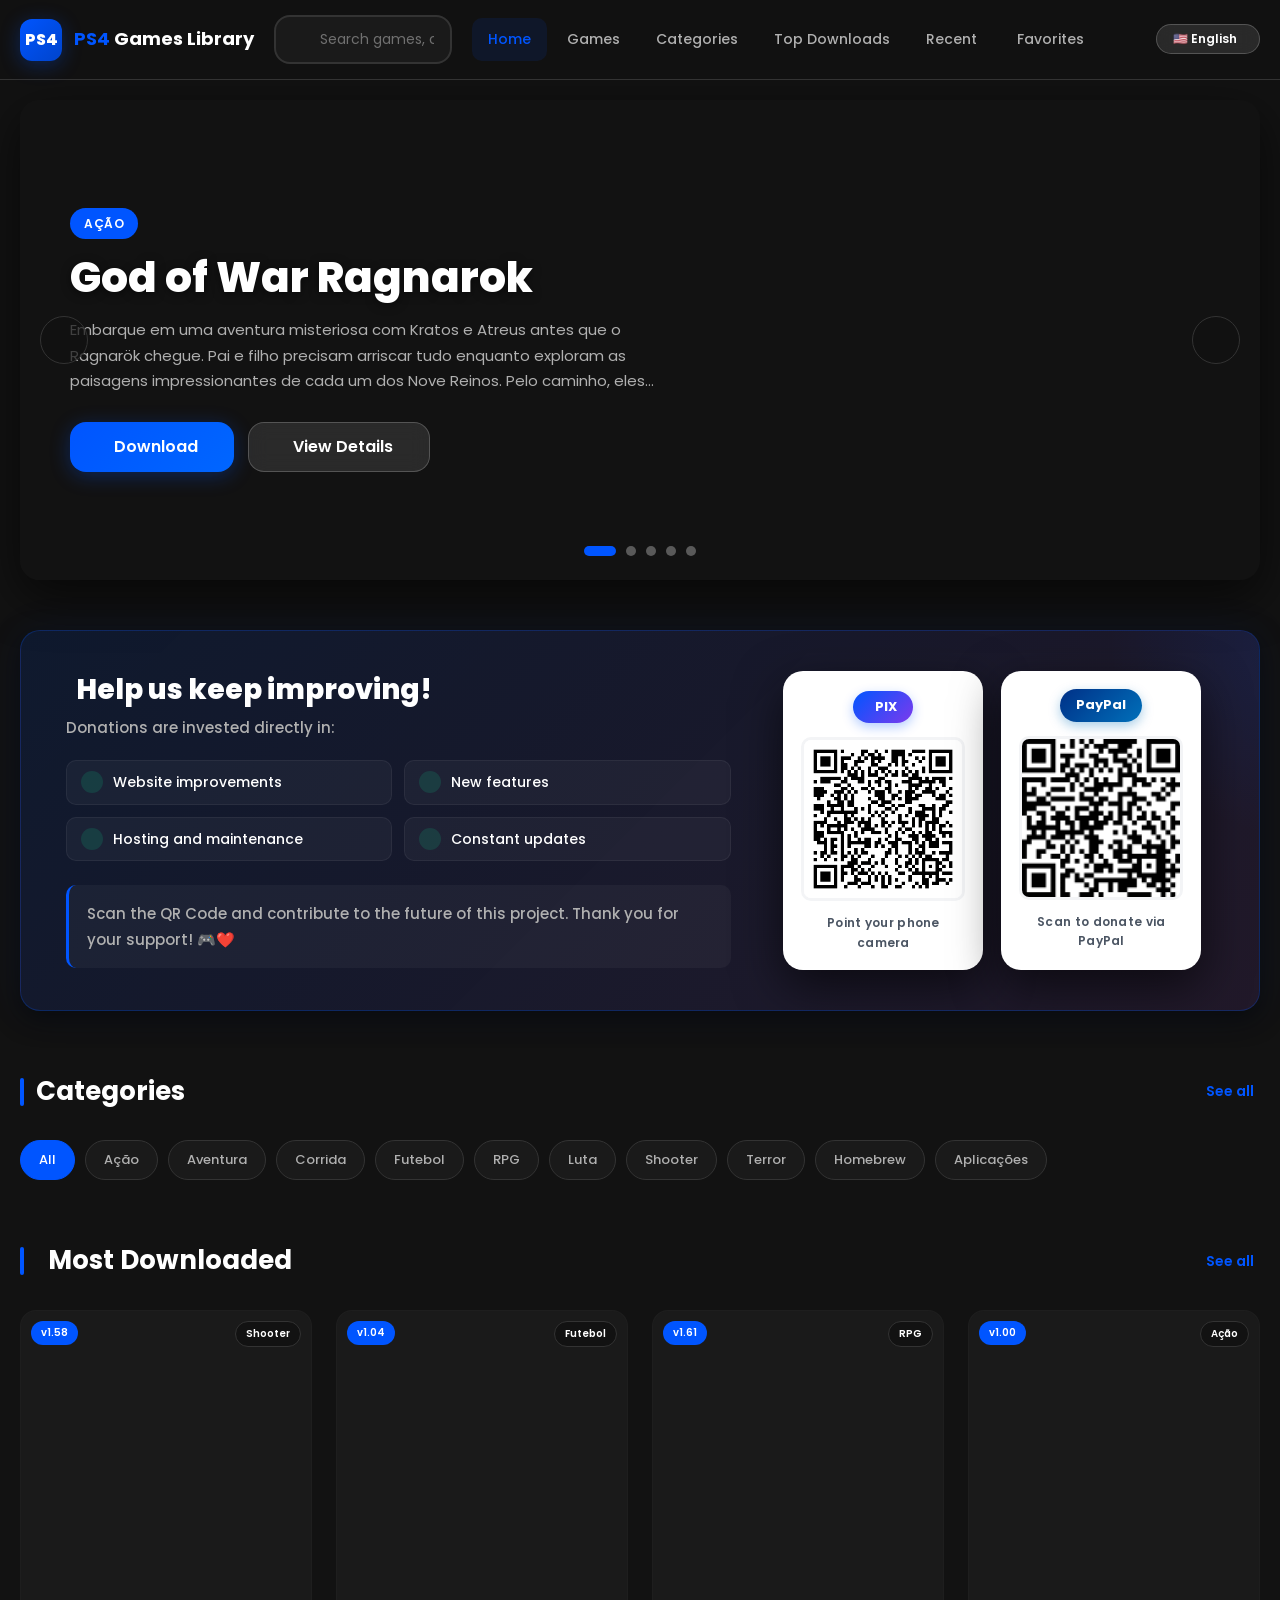
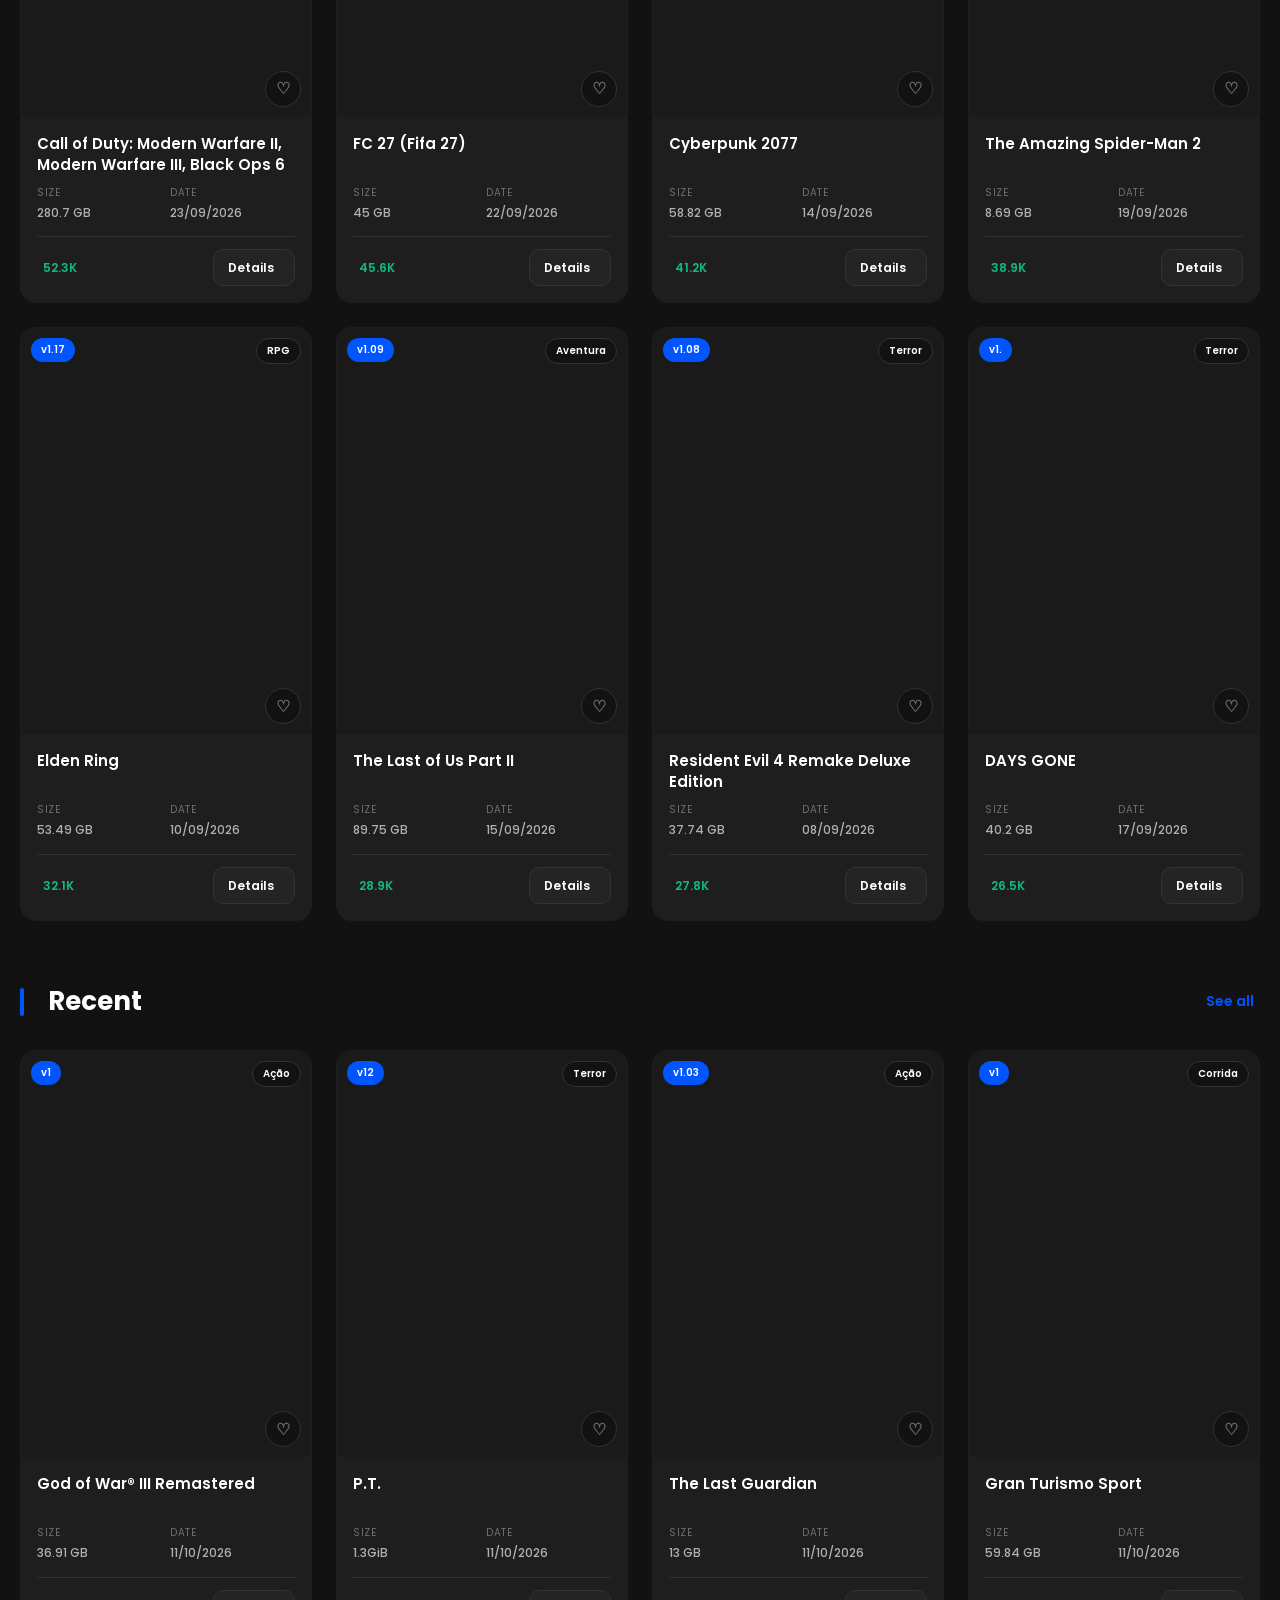
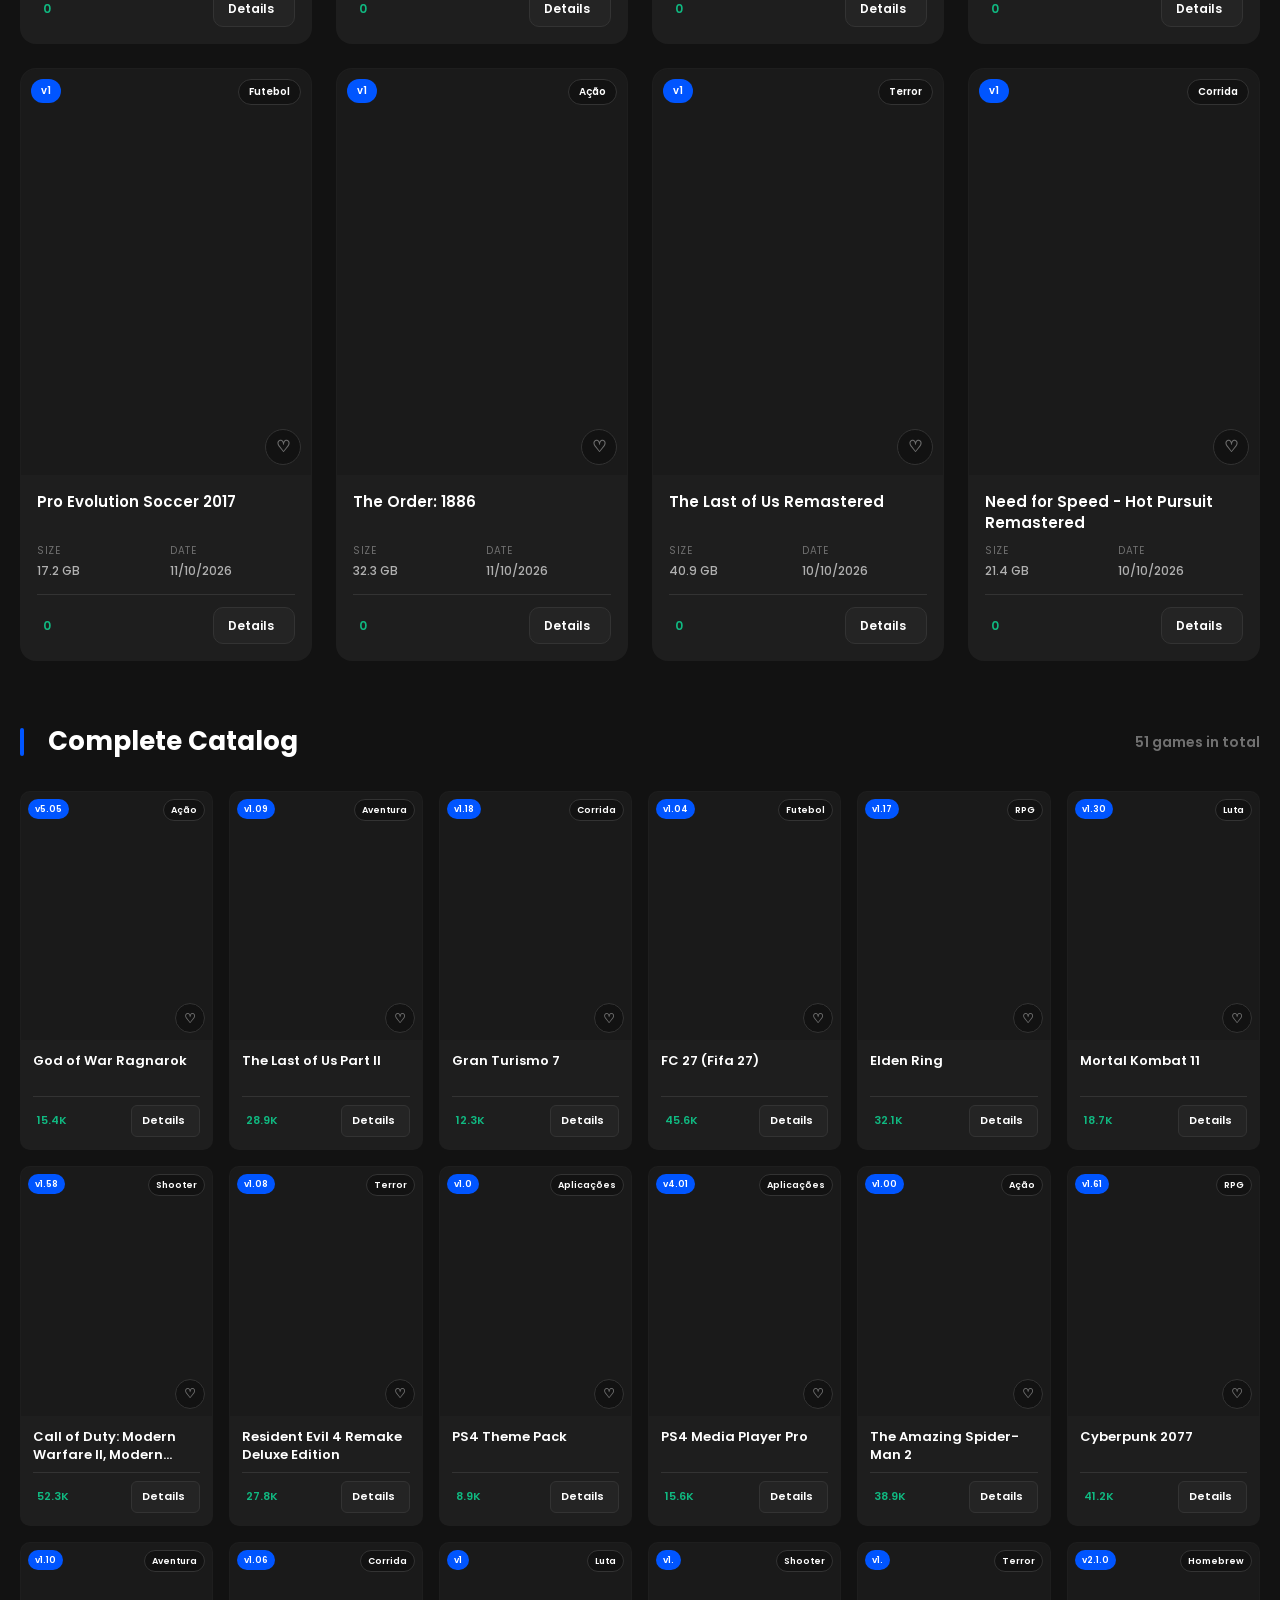
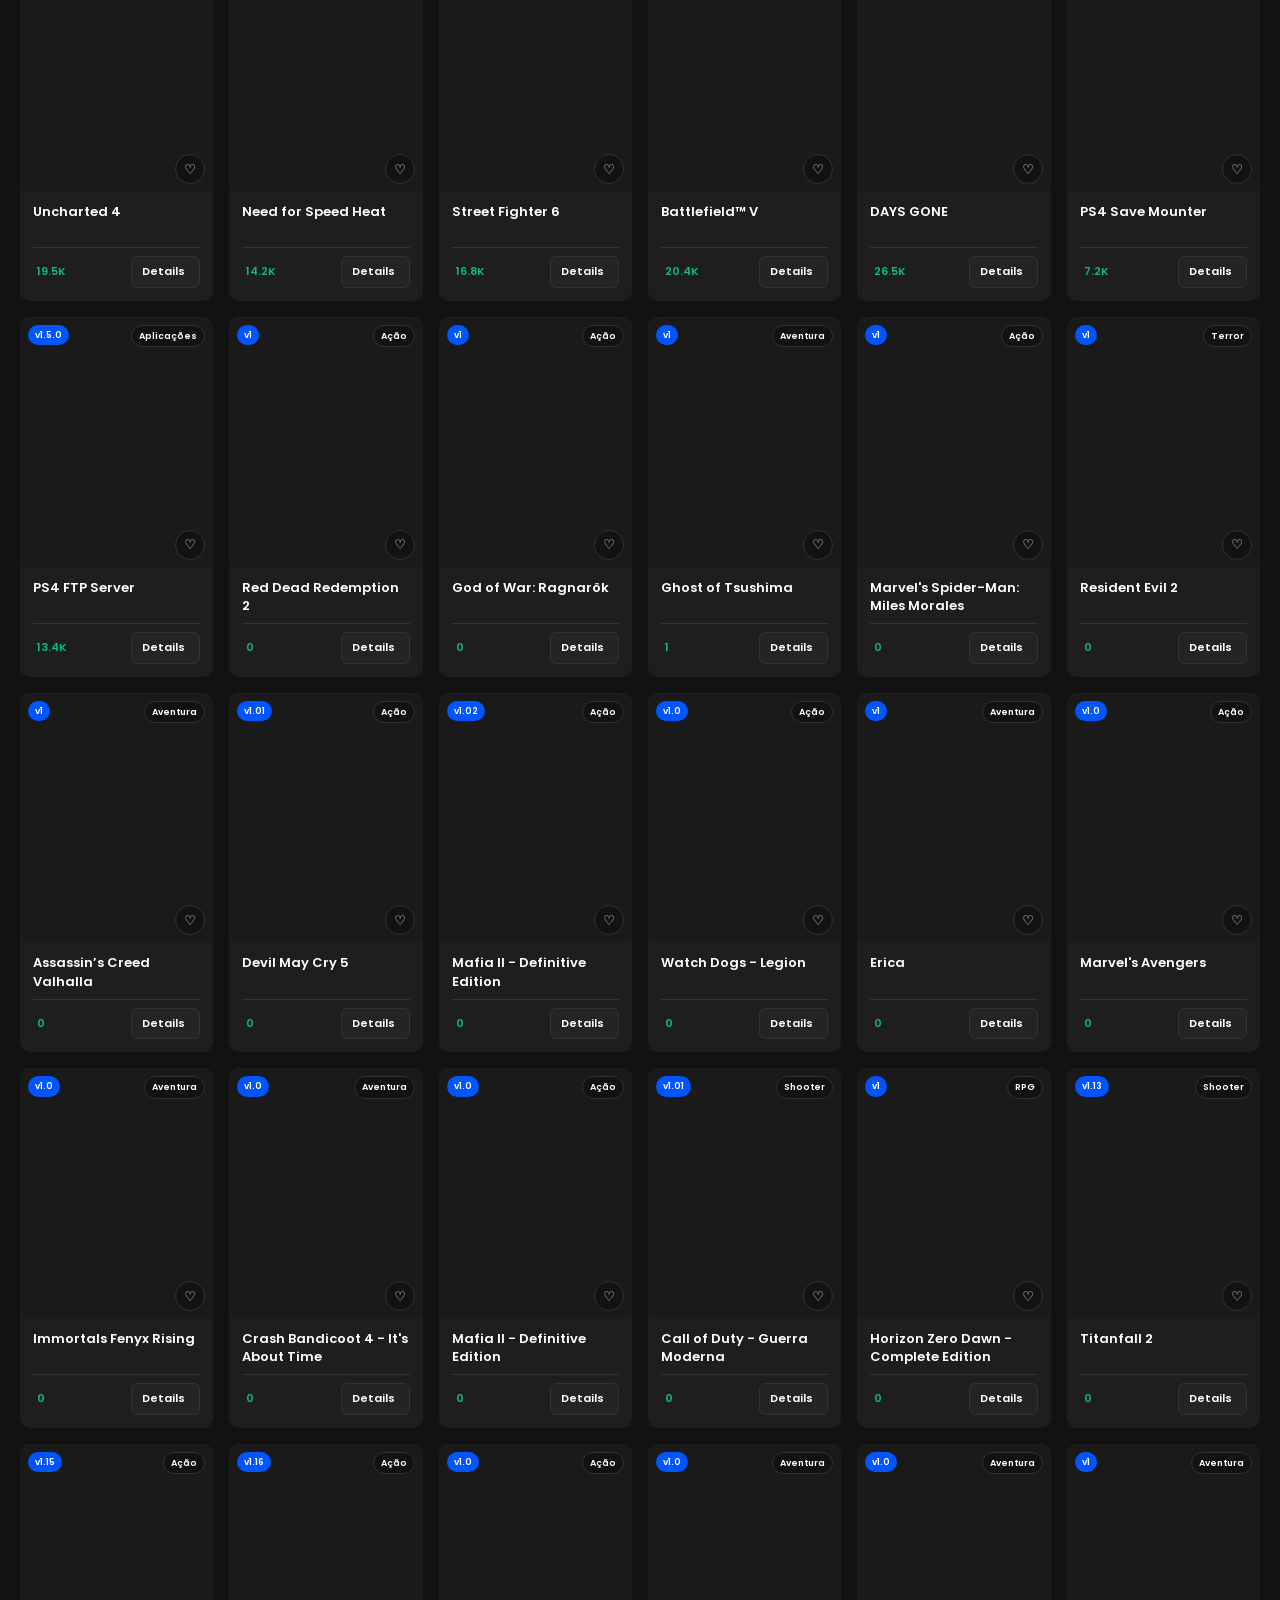
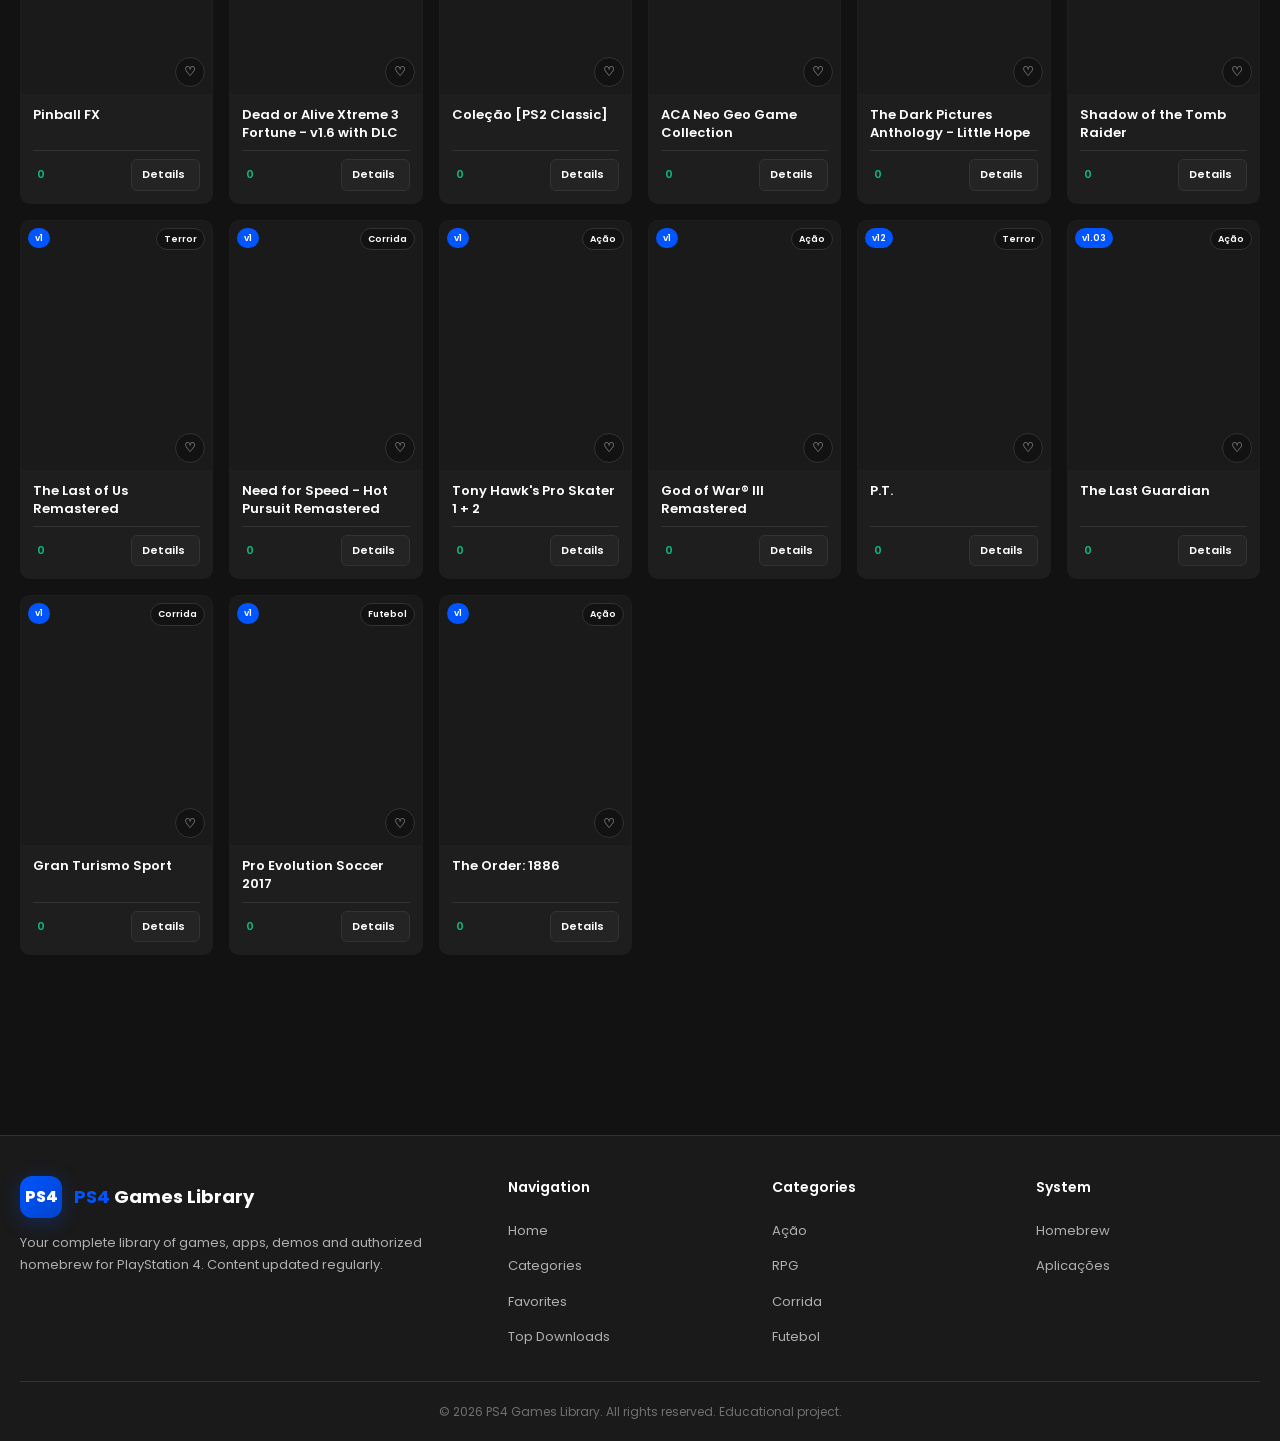
==== commit d941d3ec: "Add files via upload" ====
--- a/index.html
+++ b/index.html
@@ -36,10 +36,10 @@
 
                 <nav class="nav-menu" id="navMenu">
                     <a href="index.html" class="nav-link active" data-i18n="nav.inicio">Início</a>
-                    <a href="index.html#catalogo" class="nav-link" data-i18n="nav.catalogo">Jogos</a>
+                    <a href="index.html#catalogo" class="nav-link" data-i18n="nav.jogos">Jogos</a>
                     <a href="categorias.html" class="nav-link" data-i18n="nav.categorias">Categorias</a>
-                    <a href="index.html#maisbaixados" class="nav-link" data-i18n="section.maisBaixados.titulo">Mais Baixados</a>
-                    <a href="index.html#recentes" class="nav-link" data-i18n="section.recentes.titulo">Recentes</a>
+                    <a href="index.html#maisbaixados" class="nav-link" data-i18n="nav.maisBaixados">Mais Baixados</a>
+                    <a href="index.html#recentes" class="nav-link" data-i18n="nav.recentes">Recentes</a>
                     <a href="favoritos.html" class="nav-link">
                         <i class="far fa-heart"></i> <span data-i18n="nav.favoritos">Favoritos</span>
                     </a>
@@ -66,26 +66,33 @@
                 <div class="donation-card">
                     <div class="donation-content">
                         <div class="donation-header">
-                            <h2 class="donation-title"><i class="fas fa-star"></i> Ajude-nos a melhorar cada vez mais!</h2>
-                            <p class="donation-subtitle">As doações são investidas diretamente em:</p>
+                            <h2 class="donation-title"><i class="fas fa-star"></i> <span data-i18n="donate.titulo">Ajude-nos a melhorar cada vez mais!</span></h2>
+                            <p class="donation-subtitle" data-i18n="donate.subtitulo">As doações são investidas diretamente em:</p>
                         </div>
                         <ul class="donation-list">
-                            <li><i class="fas fa-check"></i> Melhorias no site</li>
-                            <li><i class="fas fa-check"></i> Novos recursos</li>
-                            <li><i class="fas fa-check"></i> Hospedagem e manutenção</li>
-                            <li><i class="fas fa-check"></i> Atualizações constantes</li>
+                            <li><i class="fas fa-check"></i> <span data-i18n="donate.item.melhorias">Melhorias no site</span></li>
+                            <li><i class="fas fa-check"></i> <span data-i18n="donate.item.recursos">Novos recursos</span></li>
+                            <li><i class="fas fa-check"></i> <span data-i18n="donate.item.hospedagem">Hospedagem e manutenção</span></li>
+                            <li><i class="fas fa-check"></i> <span data-i18n="donate.item.atualizacoes">Atualizações constantes</span></li>
                         </ul>
-                        <p class="donation-footer-text">
+                        <p class="donation-footer-text" data-i18n="donate.footerTexto">
                             Escaneie o QR Code e contribua para o futuro deste projeto. Obrigado pelo seu apoio! 🎮❤️
                         </p>
                     </div>
                     <div class="donation-qr-wrapper">
                         <div class="donation-qr-card">
                             <div class="donation-pix-badge">
-                                <i class="fas fa-star"></i> PIX
+                                <i class="fas fa-star"></i> <span data-i18n="donate.pix.badge">PIX</span>
                             </div>
-                            <img src="imagens/qrcode-pix.png" alt="QR Code PIX - Doação" class="donation-qr-img">
-                            <p class="donation-qr-caption">Aponte a câmera do celular</p>
+                            <img src="imagens/qrcode-pix.png" alt="QR Code PIX - Doação" class="donation-qr-img" data-i18n-attr="alt:donate.pix.badge">
+                            <p class="donation-qr-caption" data-i18n="donate.pix.caption">Aponte a câmera do celular</p>
+                        </div>
+                        <div class="donation-qr-card">
+                            <div class="donation-paypal-badge">
+                                <span data-i18n="donate.paypal.badge">PayPal</span>
+                            </div>
+                            <img src="imagens/QR Code.png" alt="QR Code PayPal - Doação" class="donation-qr-img" data-i18n-attr="alt:donate.paypal.badge">
+                            <p class="donation-qr-caption" data-i18n="donate.paypal.caption">Escaneie para doar via PayPal</p>
                         </div>
                     </div>
                 </div>
@@ -94,9 +101,9 @@
             <!-- CATEGORIAS FILTER -->
             <section class="section">
                 <div class="section-header">
-                    <h2 class="section-title" data-i18n="footer.categorias.titulo">Categorias</h2>
-                    <a href="categorias.html" class="section-link" data-i18n-attr="data-i18n-section-link:header.todasCategorias.tooltip" data-i18n="section.maisBaixados.verTodos">
-                        Ver todas <i class="fas fa-arrow-right"></i>
+                    <h2 class="section-title" data-i18n="section.categorias.titulo">Categorias</h2>
+                    <a href="categorias.html" class="section-link">
+                        <span data-i18n="section.categorias.verTodas">Ver todas</span> <i class="fas fa-arrow-right"></i>
                     </a>
                 </div>
                 <div class="categories-filter" id="categoriesFilter">
@@ -108,8 +115,8 @@
             <section class="section" id="maisbaixados">
                 <div class="section-header">
                     <h2 class="section-title"><i class="fas fa-fire"></i> <span data-i18n="section.maisBaixados.titulo">Mais Baixados</span></h2>
-                    <a href="categorias.html" class="section-link" data-i18n="section.maisBaixados.verTodos">
-                        Ver todos <i class="fas fa-arrow-right"></i>
+                    <a href="categorias.html" class="section-link">
+                        <span data-i18n="section.maisBaixados.verTodos">Ver todos</span> <i class="fas fa-arrow-right"></i>
                     </a>
                 </div>
                 <div class="games-grid" id="topGamesGrid">
@@ -122,8 +129,8 @@
             <section class="section" id="recentes">
                 <div class="section-header">
                     <h2 class="section-title"><i class="fas fa-calendar"></i> <span data-i18n="section.recentes.titulo">Adicionados Recentemente</span></h2>
-                    <a href="categorias.html" class="section-link" data-i18n="section.recentes.verTodos">
-                        Ver todos <i class="fas fa-arrow-right"></i>
+                    <a href="categorias.html" class="section-link">
+                        <span data-i18n="section.recentes.verTodos">Ver todos</span> <i class="fas fa-arrow-right"></i>
                     </a>
                 </div>
                 <div class="games-grid" id="recentGamesGrid">
@@ -162,7 +169,7 @@
                         <li><a href="index.html" data-i18n="nav.inicio">Início</a></li>
                         <li><a href="categorias.html" data-i18n="nav.categorias">Categorias</a></li>
                         <li><a href="favoritos.html" data-i18n="nav.favoritos">Favoritos</a></li>
-                        <li><a href="index.html#maisbaixados" data-i18n="section.maisBaixados.titulo">Mais Baixados</a></li>
+                        <li><a href="index.html#maisbaixados" data-i18n="nav.maisBaixados">Mais Baixados</a></li>
                     </ul>
                 </div>
                 <div>
--- a/css/style.css
+++ b/css/style.css
@@ -2518,17 +2518,20 @@
     position: relative;
     z-index: 1;
     display: flex;
+    flex-wrap: wrap;
     justify-content: center;
+    align-items: stretch;
+    gap: 18px;
 }
 
 .donation-qr-card {
     background: #fff;
-    padding: 20px;
+    padding: 18px;
     border-radius: var(--radius-xl);
     box-shadow: var(--shadow-xl);
     text-align: center;
-    max-width: 260px;
-    width: 100%;
+    max-width: 200px;
+    flex: 1 1 170px;
     position: relative;
 }
 
@@ -2549,6 +2552,20 @@
 .donation-pix-badge i {
     font-size: 11px;
     color: #FCD34D;
+}
+
+.donation-paypal-badge {
+    display: inline-flex;
+    align-items: center;
+    gap: 6px;
+    padding: 6px 16px;
+    background: linear-gradient(135deg, #003087 0%, #0070ba 100%);
+    color: #fff;
+    font-size: 13px;
+    font-weight: 700;
+    border-radius: 30px;
+    margin-bottom: 14px;
+    box-shadow: 0 4px 12px rgba(0, 112, 186, 0.35);
 }
 
 .donation-qr-img {
@@ -2934,3 +2951,81 @@
         background: rgba(18, 18, 18, 0.9);
     }
 }
+
+/* =========================================================
+   AVISO LEGAL DE DOWNLOAD
+   ========================================================= */
+.download-disclaimer {
+    margin-top: 24px;
+    padding: 18px 20px;
+    background: linear-gradient(135deg, rgba(239, 68, 68, 0.08), rgba(245, 158, 11, 0.08));
+    border: 1px solid rgba(245, 158, 11, 0.25);
+    border-radius: var(--radius-lg);
+    display: flex;
+    gap: 16px;
+    align-items: flex-start;
+    box-shadow: 0 2px 8px rgba(0, 0, 0, 0.2);
+}
+
+.download-disclaimer-icon {
+    width: 44px;
+    height: 44px;
+    flex-shrink: 0;
+    border-radius: 12px;
+    background: linear-gradient(135deg, var(--warning), #dc2626);
+    display: inline-flex;
+    align-items: center;
+    justify-content: center;
+    color: #fff;
+    font-size: 18px;
+    box-shadow: 0 4px 12px rgba(245, 158, 11, 0.3);
+}
+
+.download-disclaimer-content {
+    flex: 1;
+    min-width: 0;
+}
+
+.download-disclaimer-title {
+    margin: 0 0 6px;
+    font-size: 15px;
+    font-weight: 700;
+    color: var(--text-primary);
+    display: flex;
+    align-items: center;
+    gap: 8px;
+}
+
+.download-disclaimer-text {
+    margin: 0;
+    font-size: 13px;
+    line-height: 1.6;
+    color: var(--text-secondary);
+}
+
+.download-disclaimer-text strong {
+    color: #fbbf24;
+}
+
+@media (max-width: 600px) {
+    .download-disclaimer {
+        padding: 14px;
+        gap: 12px;
+    }
+    .download-disclaimer-icon {
+        width: 38px;
+        height: 38px;
+        font-size: 15px;
+        border-radius: 10px;
+    }
+    .download-disclaimer-title {
+        font-size: 14px;
+    }
+    .download-disclaimer-text {
+        font-size: 12.5px;
+    }
+}
+
+.archive-modal-footer {
+    margin-top: 8px;
+}
